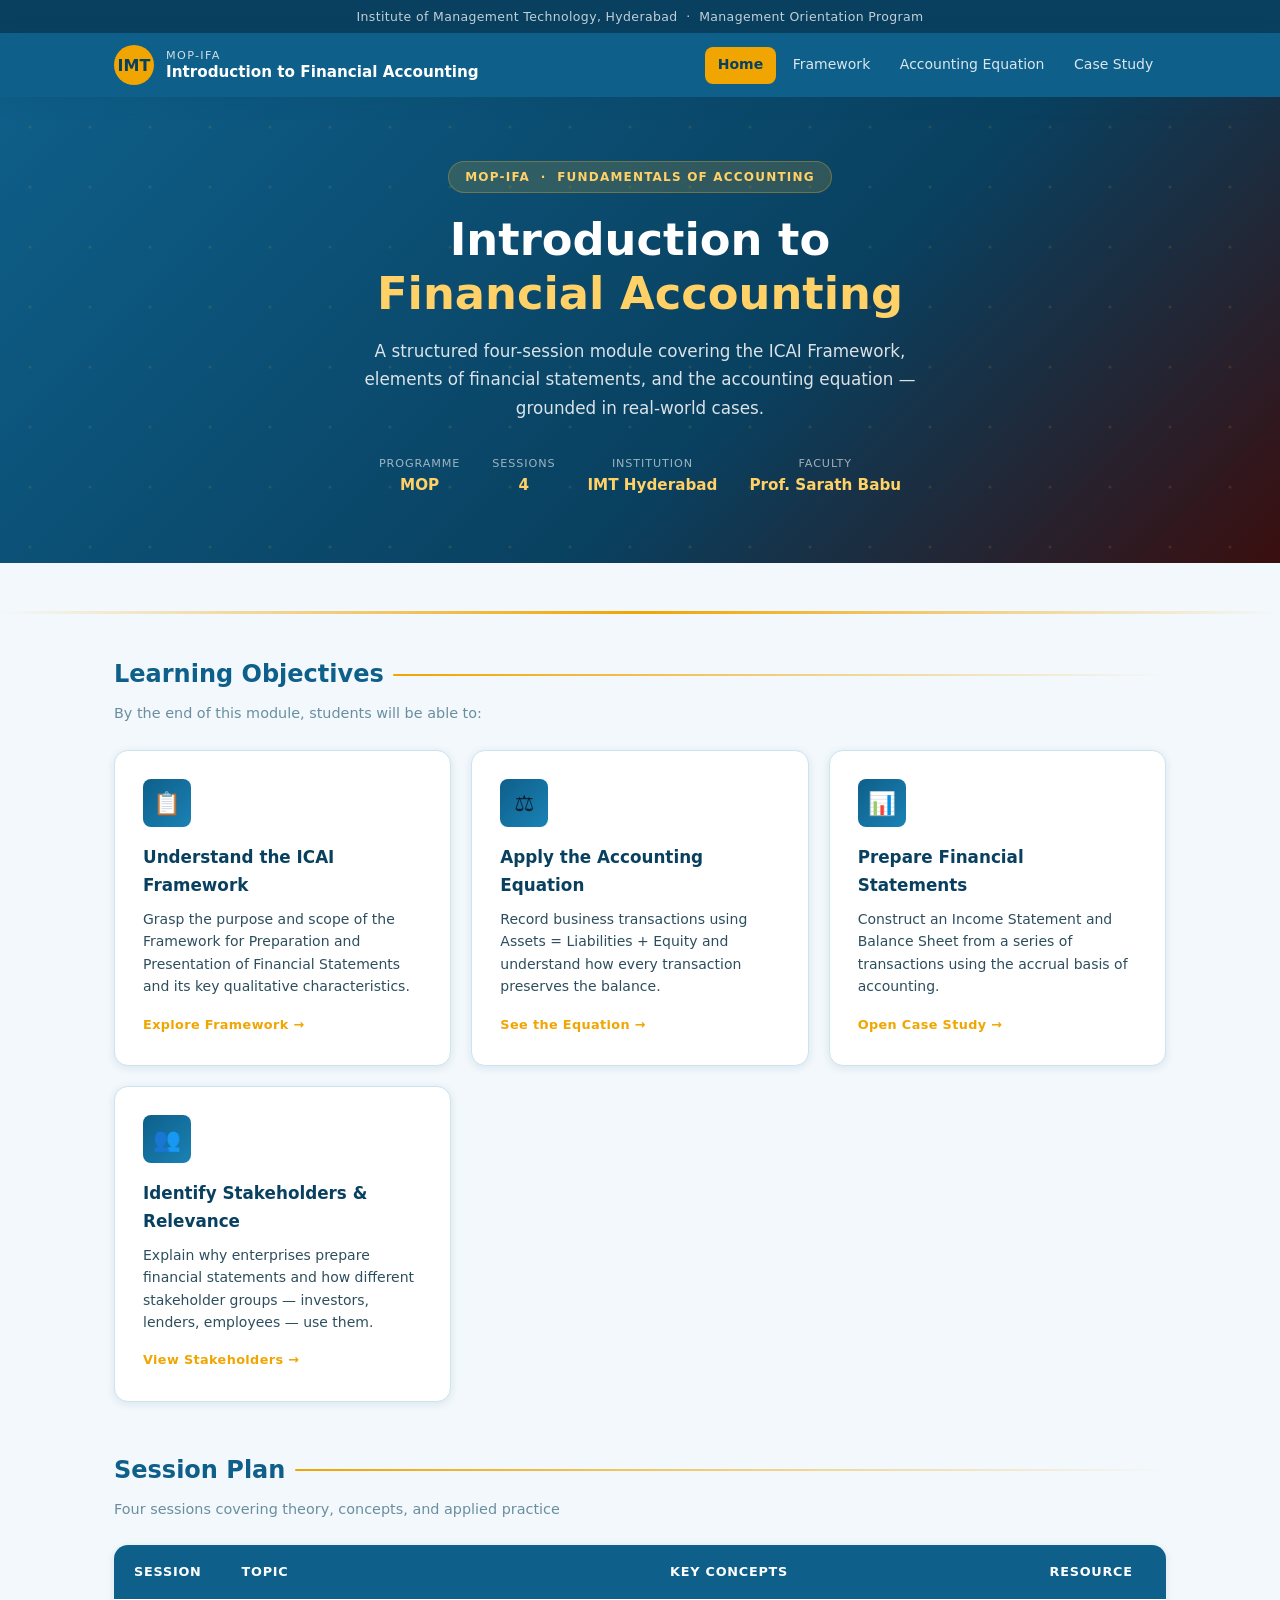
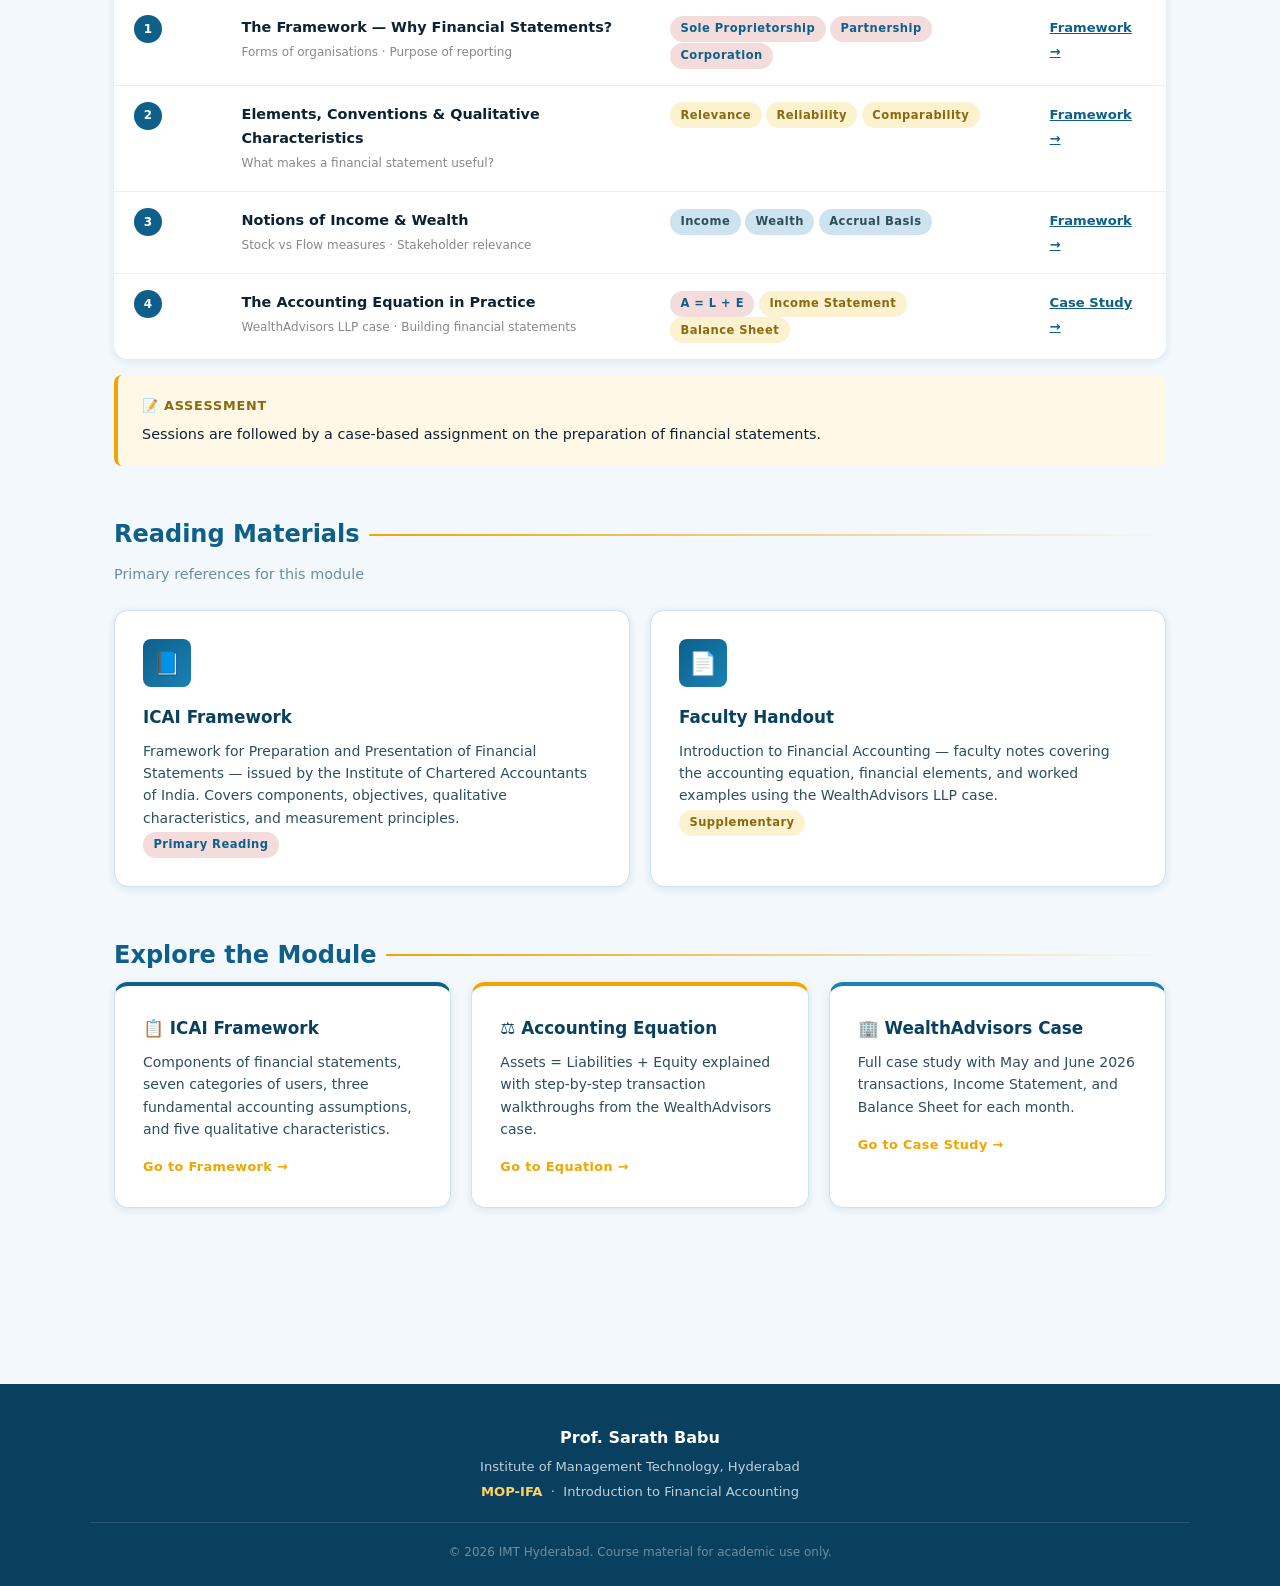
==== index.html @ c7de673b "Add files via upload" ====
<!DOCTYPE html>
<html lang="en">
<head>
  <meta charset="UTF-8" />
  <meta name="viewport" content="width=device-width, initial-scale=1.0" />
  <title>MOP-IFA | Introduction to Financial Accounting — IMT Hyderabad</title>
  <link rel="stylesheet" href="styles.css" />
</head>
<body>

  <div class="top-banner">Institute of Management Technology, Hyderabad &nbsp;·&nbsp; Management Orientation Program</div>

  <header>
    <div class="header-inner">
      <a class="header-brand" href="index.html">
        <div class="brand-logo">IMT</div>
        <div class="brand-text">
          <div class="course-code">MOP-IFA</div>
          <div class="course-name">Introduction to Financial Accounting</div>
        </div>
      </a>
      <nav>
        <a href="index.html" class="active">Home</a>
        <a href="framework.html">Framework</a>
        <a href="accounting-equation.html">Accounting Equation</a>
        <a href="case-study.html">Case Study</a>
      </nav>
    </div>
  </header>

  <section class="hero">
    <div class="hero-inner">
      <div class="hero-badge">MOP-IFA &nbsp;·&nbsp; Fundamentals of Accounting</div>
      <h1>Introduction to<br><span>Financial Accounting</span></h1>
      <p>A structured four-session module covering the ICAI Framework, elements of financial statements, and the accounting equation — grounded in real-world cases.</p>
      <div class="hero-meta">
        <div class="hero-meta-item">
          <div class="label">Programme</div>
          <div class="value">MOP</div>
        </div>
        <div class="hero-meta-item">
          <div class="label">Sessions</div>
          <div class="value">4</div>
        </div>
        <div class="hero-meta-item">
          <div class="label">Institution</div>
          <div class="value">IMT Hyderabad</div>
        </div>
        <div class="hero-meta-item">
          <div class="label">Faculty</div>
          <div class="value">Prof. Sarath Babu</div>
        </div>
      </div>
    </div>
  </section>
  <div class="gold-line"></div>

  <main>

    <!-- Learning Objectives -->
    <section>
      <h2 class="section-title">Learning Objectives</h2>
      <p class="section-subtitle">By the end of this module, students will be able to:</p>
      <div class="card-grid">
        <div class="card">
          <div class="card-icon">📋</div>
          <h3>Understand the ICAI Framework</h3>
          <p>Grasp the purpose and scope of the Framework for Preparation and Presentation of Financial Statements and its key qualitative characteristics.</p>
          <a href="framework.html" class="card-link">Explore Framework →</a>
        </div>
        <div class="card">
          <div class="card-icon">⚖️</div>
          <h3>Apply the Accounting Equation</h3>
          <p>Record business transactions using Assets = Liabilities + Equity and understand how every transaction preserves the balance.</p>
          <a href="accounting-equation.html" class="card-link">See the Equation →</a>
        </div>
        <div class="card">
          <div class="card-icon">📊</div>
          <h3>Prepare Financial Statements</h3>
          <p>Construct an Income Statement and Balance Sheet from a series of transactions using the accrual basis of accounting.</p>
          <a href="case-study.html" class="card-link">Open Case Study →</a>
        </div>
        <div class="card">
          <div class="card-icon">👥</div>
          <h3>Identify Stakeholders & Relevance</h3>
          <p>Explain why enterprises prepare financial statements and how different stakeholder groups — investors, lenders, employees — use them.</p>
          <a href="framework.html#users" class="card-link">View Stakeholders →</a>
        </div>
      </div>
    </section>

    <!-- Session Plan -->
    <section>
      <h2 class="section-title">Session Plan</h2>
      <p class="section-subtitle">Four sessions covering theory, concepts, and applied practice</p>
      <table class="session-table">
        <thead>
          <tr>
            <th>Session</th>
            <th>Topic</th>
            <th>Key Concepts</th>
            <th>Resource</th>
          </tr>
        </thead>
        <tbody>
          <tr>
            <td><span class="session-num">1</span></td>
            <td><strong>The Framework — Why Financial Statements?</strong><br>
                <small style="color:#888">Forms of organisations · Purpose of reporting</small></td>
            <td>
              <span class="tag tag-maroon">Sole Proprietorship</span>
              <span class="tag tag-maroon">Partnership</span>
              <span class="tag tag-maroon">Corporation</span>
            </td>
            <td><a href="framework.html" style="color:var(--maroon);font-weight:600;font-size:0.82rem;">Framework →</a></td>
          </tr>
          <tr>
            <td><span class="session-num">2</span></td>
            <td><strong>Elements, Conventions &amp; Qualitative Characteristics</strong><br>
                <small style="color:#888">What makes a financial statement useful?</small></td>
            <td>
              <span class="tag tag-gold">Relevance</span>
              <span class="tag tag-gold">Reliability</span>
              <span class="tag tag-gold">Comparability</span>
            </td>
            <td><a href="framework.html#characteristics" style="color:var(--maroon);font-weight:600;font-size:0.82rem;">Framework →</a></td>
          </tr>
          <tr>
            <td><span class="session-num">3</span></td>
            <td><strong>Notions of Income &amp; Wealth</strong><br>
                <small style="color:#888">Stock vs Flow measures · Stakeholder relevance</small></td>
            <td>
              <span class="tag tag-gray">Income</span>
              <span class="tag tag-gray">Wealth</span>
              <span class="tag tag-gray">Accrual Basis</span>
            </td>
            <td><a href="framework.html#assumptions" style="color:var(--maroon);font-weight:600;font-size:0.82rem;">Framework →</a></td>
          </tr>
          <tr>
            <td><span class="session-num">4</span></td>
            <td><strong>The Accounting Equation in Practice</strong><br>
                <small style="color:#888">WealthAdvisors LLP case · Building financial statements</small></td>
            <td>
              <span class="tag tag-maroon">A = L + E</span>
              <span class="tag tag-gold">Income Statement</span>
              <span class="tag tag-gold">Balance Sheet</span>
            </td>
            <td><a href="case-study.html" style="color:var(--maroon);font-weight:600;font-size:0.82rem;">Case Study →</a></td>
          </tr>
        </tbody>
      </table>

      <div class="callout callout-gold mt-2">
        <strong>📝 Assessment</strong>
        Sessions are followed by a case-based assignment on the preparation of financial statements.
      </div>
    </section>

    <!-- Reading Materials -->
    <section>
      <h2 class="section-title">Reading Materials</h2>
      <p class="section-subtitle">Primary references for this module</p>
      <div class="card-grid">
        <div class="card">
          <div class="card-icon">📘</div>
          <h3>ICAI Framework</h3>
          <p>Framework for Preparation and Presentation of Financial Statements — issued by the Institute of Chartered Accountants of India. Covers components, objectives, qualitative characteristics, and measurement principles.</p>
          <span class="tag tag-maroon">Primary Reading</span>
        </div>
        <div class="card">
          <div class="card-icon">📄</div>
          <h3>Faculty Handout</h3>
          <p>Introduction to Financial Accounting — faculty notes covering the accounting equation, financial elements, and worked examples using the WealthAdvisors LLP case.</p>
          <span class="tag tag-gold">Supplementary</span>
        </div>
      </div>
    </section>

    <!-- Quick Navigation -->
    <section>
      <h2 class="section-title">Explore the Module</h2>
      <div class="card-grid">
        <div class="card" style="border-top:4px solid var(--maroon);">
          <h3>📋 ICAI Framework</h3>
          <p>Components of financial statements, seven categories of users, three fundamental accounting assumptions, and five qualitative characteristics.</p>
          <a href="framework.html" class="card-link">Go to Framework →</a>
        </div>
        <div class="card" style="border-top:4px solid var(--gold);">
          <h3>⚖️ Accounting Equation</h3>
          <p>Assets = Liabilities + Equity explained with step-by-step transaction walkthroughs from the WealthAdvisors case.</p>
          <a href="accounting-equation.html" class="card-link">Go to Equation →</a>
        </div>
        <div class="card" style="border-top:4px solid var(--maroon-light);">
          <h3>🏢 WealthAdvisors Case</h3>
          <p>Full case study with May and June 2026 transactions, Income Statement, and Balance Sheet for each month.</p>
          <a href="case-study.html" class="card-link">Go to Case Study →</a>
        </div>
      </div>
    </section>

  </main>

  <footer>
    <div class="footer-inner">
      <h4>Prof. Sarath Babu</h4>
      <p>Institute of Management Technology, Hyderabad</p>
      <p style="margin-top:0.25rem;"><span class="gold-text">MOP-IFA</span> &nbsp;·&nbsp; Introduction to Financial Accounting</p>
      <hr />
      <p class="footer-bottom">© 2026 IMT Hyderabad. Course material for academic use only.</p>
    </div>
  </footer>

</body>
</html>
---- styles.css ----
/* ============================================================
   MOP-IFA | IMT Hyderabad — Shared Stylesheet
   ============================================================ */

/* ── Reset & Base ── */
*, *::before, *::after { box-sizing: border-box; margin: 0; padding: 0; }

:root {
  --maroon:      #0E5F8A;
  --maroon-dark: #09405F;
  --maroon-light:#1A82B5;
  --gold:        #F0A500;
  --gold-light:  #FFD166;
  --white:       #FFFFFF;
  --off-white:   #F2F8FC;
  --gray-100:    #E6F1F8;
  --gray-200:    #CDE3F0;
  --gray-500:    #6A8EA0;
  --gray-700:    #2D4E5E;
  --text:        #0D2233;
  --shadow-sm:   0 2px 8px rgba(9,64,95,0.10);
  --shadow-md:   0 4px 20px rgba(9,64,95,0.14);
  --shadow-lg:   0 8px 32px rgba(9,64,95,0.18);
  --radius:      8px;
  --radius-lg:   14px;
  --transition:  0.25s ease;
}

html { scroll-behavior: smooth; }

body {
  font-family: 'Segoe UI', system-ui, -apple-system, sans-serif;
  font-size: 16px;
  line-height: 1.7;
  color: var(--text);
  background: var(--off-white);
}

/* ── Top Banner ── */
.top-banner {
  background: var(--maroon-dark);
  color: rgba(255,255,255,0.75);
  font-size: 0.78rem;
  text-align: center;
  padding: 6px 1rem;
  letter-spacing: 0.03em;
}

/* ── Header ── */
header {
  background: var(--maroon);
  color: var(--white);
  padding: 0;
  position: sticky;
  top: 0;
  z-index: 100;
  box-shadow: var(--shadow-md);
}

.header-inner {
  max-width: 1100px;
  margin: 0 auto;
  padding: 0 1.5rem;
  display: flex;
  align-items: center;
  justify-content: space-between;
  gap: 1rem;
  min-height: 64px;
}

.header-brand {
  display: flex;
  align-items: center;
  gap: 0.75rem;
  text-decoration: none;
  color: inherit;
}

.brand-logo {
  width: 40px;
  height: 40px;
  background: var(--gold);
  border-radius: 50%;
  display: flex;
  align-items: center;
  justify-content: center;
  font-weight: 800;
  font-size: 1rem;
  color: var(--maroon-dark);
  flex-shrink: 0;
}

.brand-text { line-height: 1.2; }
.brand-text .course-code { font-size: 0.7rem; letter-spacing: 0.12em; opacity: 0.8; text-transform: uppercase; }
.brand-text .course-name { font-size: 0.95rem; font-weight: 600; }

/* ── Nav ── */
nav { display: flex; align-items: center; gap: 0.25rem; }

nav a {
  color: rgba(255,255,255,0.85);
  text-decoration: none;
  font-size: 0.875rem;
  font-weight: 500;
  padding: 0.4rem 0.8rem;
  border-radius: var(--radius);
  transition: background var(--transition), color var(--transition);
  white-space: nowrap;
}

nav a:hover, nav a.active {
  background: rgba(255,255,255,0.15);
  color: var(--white);
}

nav a.active { background: var(--gold); color: var(--maroon-dark); font-weight: 600; }

/* ── Hero ── */
.hero {
  background: linear-gradient(135deg, var(--maroon) 0%, var(--maroon-dark) 60%, #3A0E0E 100%);
  color: var(--white);
  padding: 4rem 1.5rem;
  text-align: center;
  position: relative;
  overflow: hidden;
}

.hero::before {
  content: '';
  position: absolute; inset: 0;
  background: url("data:image/svg+xml,%3Csvg width='60' height='60' xmlns='http://www.w3.org/2000/svg'%3E%3Ccircle cx='30' cy='30' r='1.5' fill='rgba(201,160,50,0.15)'/%3E%3C/svg%3E");
  pointer-events: none;
}

.hero-inner { max-width: 800px; margin: 0 auto; position: relative; }

.hero-badge {
  display: inline-block;
  background: rgba(201,160,50,0.2);
  border: 1px solid rgba(201,160,50,0.4);
  color: var(--gold-light);
  font-size: 0.75rem;
  font-weight: 600;
  letter-spacing: 0.1em;
  text-transform: uppercase;
  padding: 0.3rem 1rem;
  border-radius: 100px;
  margin-bottom: 1.25rem;
}

.hero h1 { font-size: clamp(1.8rem, 4vw, 2.8rem); font-weight: 700; line-height: 1.2; margin-bottom: 1rem; }
.hero h1 span { color: var(--gold-light); }
.hero p { font-size: 1.05rem; opacity: 0.85; max-width: 600px; margin: 0 auto 2rem; }

.hero-meta {
  display: flex;
  justify-content: center;
  gap: 2rem;
  flex-wrap: wrap;
  margin-top: 1.5rem;
}

.hero-meta-item { text-align: center; }
.hero-meta-item .label { font-size: 0.7rem; text-transform: uppercase; letter-spacing: 0.08em; opacity: 0.6; }
.hero-meta-item .value { font-size: 0.95rem; font-weight: 600; color: var(--gold-light); }

/* ── Gold Divider ── */
.gold-line {
  height: 3px;
  background: linear-gradient(90deg, transparent, var(--gold), transparent);
}

/* ── Main Layout ── */
main { max-width: 1100px; margin: 0 auto; padding: 2.5rem 1.5rem 4rem; }

section { margin-bottom: 3rem; }

.section-title {
  font-size: 1.5rem;
  font-weight: 700;
  color: var(--maroon);
  margin-bottom: 0.4rem;
  display: flex;
  align-items: center;
  gap: 0.6rem;
}

.section-title::after {
  content: '';
  flex: 1;
  height: 2px;
  background: linear-gradient(90deg, var(--gold), transparent);
  border-radius: 2px;
}

.section-subtitle { color: var(--gray-500); font-size: 0.9rem; margin-bottom: 1.5rem; }

/* ── Cards ── */
.card {
  background: var(--white);
  border-radius: var(--radius-lg);
  box-shadow: var(--shadow-sm);
  padding: 1.75rem;
  border: 1px solid var(--gray-200);
  transition: box-shadow var(--transition), transform var(--transition);
}

.card:hover { box-shadow: var(--shadow-md); transform: translateY(-2px); }

.card-grid { display: grid; gap: 1.25rem; grid-template-columns: repeat(auto-fit, minmax(260px, 1fr)); }

.card-icon {
  width: 48px; height: 48px;
  background: linear-gradient(135deg, var(--maroon), var(--maroon-light));
  border-radius: var(--radius);
  display: flex; align-items: center; justify-content: center;
  font-size: 1.4rem; margin-bottom: 1rem;
}

.card h3 { font-size: 1.05rem; font-weight: 600; margin-bottom: 0.5rem; color: var(--maroon-dark); }
.card p  { font-size: 0.875rem; color: var(--gray-700); line-height: 1.6; }

.card-link {
  display: inline-flex; align-items: center; gap: 0.4rem;
  color: var(--gold);
  font-size: 0.8rem; font-weight: 600;
  text-decoration: none;
  margin-top: 1rem;
  letter-spacing: 0.03em;
  transition: gap var(--transition);
}
.card-link:hover { gap: 0.7rem; }

/* ── Session Table ── */
.session-table {
  width: 100%;
  border-collapse: collapse;
  background: var(--white);
  border-radius: var(--radius-lg);
  overflow: hidden;
  box-shadow: var(--shadow-sm);
  font-size: 0.9rem;
}

.session-table thead { background: var(--maroon); color: var(--white); }
.session-table th { padding: 1rem 1.25rem; text-align: left; font-weight: 600; font-size: 0.8rem; letter-spacing: 0.06em; text-transform: uppercase; }
.session-table td { padding: 1rem 1.25rem; border-bottom: 1px solid var(--gray-100); vertical-align: top; }
.session-table tbody tr:last-child td { border-bottom: none; }
.session-table tbody tr:hover { background: var(--gray-100); }

.session-num {
  display: inline-flex; align-items: center; justify-content: center;
  width: 28px; height: 28px;
  background: var(--maroon); color: var(--white);
  border-radius: 50%; font-size: 0.75rem; font-weight: 700;
  flex-shrink: 0;
}

/* ── Content Blocks ── */
.content-block {
  background: var(--white);
  border-radius: var(--radius-lg);
  padding: 2rem;
  box-shadow: var(--shadow-sm);
  border: 1px solid var(--gray-200);
  margin-bottom: 1.5rem;
}

.content-block h2 {
  font-size: 1.2rem; font-weight: 700;
  color: var(--maroon); margin-bottom: 1rem;
  padding-bottom: 0.6rem;
  border-bottom: 2px solid var(--gold);
  display: inline-block;
}

.content-block h3 { font-size: 1rem; font-weight: 600; color: var(--maroon-dark); margin: 1.25rem 0 0.5rem; }
.content-block p  { margin-bottom: 0.75rem; font-size: 0.925rem; }

/* ── Callout Boxes ── */
.callout {
  padding: 1.25rem 1.5rem;
  border-radius: var(--radius);
  border-left: 4px solid;
  margin: 1.25rem 0;
  font-size: 0.9rem;
}

.callout-gold  { background: #FFF8E6; border-color: var(--gold); }
.callout-maroon { background: #E6F3FA; border-color: var(--maroon); }
.callout-blue  { background: #EEF4FB; border-color: #3B82F6; }

.callout strong { display: block; margin-bottom: 0.3rem; font-size: 0.8rem; text-transform: uppercase; letter-spacing: 0.06em; }
.callout-gold strong  { color: #8A6A10; }
.callout-maroon strong { color: var(--maroon); }
.callout-blue strong  { color: #1D4ED8; }

/* ── Pill Tags ── */
.tag {
  display: inline-block;
  padding: 0.2rem 0.65rem;
  border-radius: 100px;
  font-size: 0.72rem;
  font-weight: 600;
  letter-spacing: 0.04em;
}

.tag-maroon { background: #F4DCDC; color: var(--maroon); }
.tag-gold   { background: #FDF2D0; color: #8A6A10; }
.tag-gray   { background: var(--gray-200); color: var(--gray-700); }

/* ── Equation Display ── */
.equation-box {
  background: linear-gradient(135deg, var(--maroon), var(--maroon-dark));
  color: var(--white);
  text-align: center;
  padding: 2.5rem 2rem;
  border-radius: var(--radius-lg);
  margin: 1.5rem 0;
  box-shadow: var(--shadow-md);
}

.equation-box .equation {
  font-size: clamp(1.4rem, 4vw, 2.2rem);
  font-weight: 700;
  letter-spacing: 0.05em;
}

.equation-box .equation .op { color: var(--gold-light); margin: 0 0.5rem; }
.equation-box p { font-size: 0.875rem; opacity: 0.8; margin-top: 0.75rem; }

/* ── Transaction Table ── */
.txn-table {
  width: 100%;
  border-collapse: collapse;
  font-size: 0.85rem;
  margin-top: 1rem;
}

.txn-table th {
  background: var(--maroon);
  color: var(--white);
  padding: 0.75rem 1rem;
  text-align: right;
  font-size: 0.75rem;
  letter-spacing: 0.05em;
  text-transform: uppercase;
}

.txn-table th:first-child, .txn-table th:nth-child(2) { text-align: left; }

.txn-table td {
  padding: 0.65rem 1rem;
  border-bottom: 1px solid var(--gray-100);
  text-align: right;
}

.txn-table td:first-child, .txn-table td:nth-child(2) { text-align: left; }

.txn-table tfoot td {
  font-weight: 700;
  background: var(--gray-100);
  border-top: 2px solid var(--maroon);
  padding: 0.8rem 1rem;
}

.txn-table tbody tr:hover { background: var(--gray-100); }

/* ── Financial Statement Table ── */
.fin-table {
  width: 100%;
  border-collapse: collapse;
  font-size: 0.875rem;
}

.fin-table th {
  background: var(--maroon);
  color: var(--white);
  padding: 0.75rem 1.25rem;
  text-align: left;
  font-size: 0.8rem;
  letter-spacing: 0.05em;
}

.fin-table td { padding: 0.6rem 1.25rem; border-bottom: 1px solid var(--gray-100); }
.fin-table td:last-child { text-align: right; font-weight: 500; }
.fin-table .subtotal td { background: var(--gray-100); font-weight: 600; }
.fin-table .total td { background: var(--maroon); color: var(--white); font-weight: 700; }

/* ── Tabs ── */
.tabs { display: flex; gap: 0.5rem; margin-bottom: 1.5rem; flex-wrap: wrap; }

.tab-btn {
  padding: 0.5rem 1.25rem;
  border: 2px solid var(--maroon);
  background: transparent;
  color: var(--maroon);
  border-radius: 100px;
  font-size: 0.875rem;
  font-weight: 600;
  cursor: pointer;
  transition: all var(--transition);
}

.tab-btn.active, .tab-btn:hover { background: var(--maroon); color: var(--white); }
.tab-panel { display: none; }
.tab-panel.active { display: block; }

/* ── Pill List ── */
.pill-list { display: flex; flex-wrap: wrap; gap: 0.5rem; margin: 0.75rem 0; }

/* ── Info Grid ── */
.info-grid { display: grid; grid-template-columns: repeat(auto-fit, minmax(220px, 1fr)); gap: 1rem; margin: 1rem 0; }

.info-item {
  background: var(--gray-100);
  border-radius: var(--radius);
  padding: 1rem 1.25rem;
  border-left: 3px solid var(--gold);
}

.info-item .info-label { font-size: 0.7rem; text-transform: uppercase; letter-spacing: 0.08em; color: var(--gray-500); margin-bottom: 0.25rem; }
.info-item .info-value { font-weight: 600; color: var(--maroon-dark); font-size: 0.95rem; }

/* ── Footer ── */
footer {
  background: var(--maroon-dark);
  color: rgba(255,255,255,0.75);
  padding: 2.5rem 1.5rem 1.5rem;
  margin-top: 4rem;
  text-align: center;
}

footer .footer-inner { max-width: 1100px; margin: 0 auto; }
footer h4 { color: var(--white); font-size: 1rem; margin-bottom: 0.25rem; }
footer p  { font-size: 0.82rem; line-height: 1.6; }
footer .gold-text { color: var(--gold-light); font-weight: 600; }
footer hr { border: none; border-top: 1px solid rgba(255,255,255,0.12); margin: 1.25rem 0; }
footer .footer-bottom { font-size: 0.75rem; opacity: 0.55; }

/* ── Utilities ── */
.text-center { text-align: center; }
.mt-1 { margin-top: 0.5rem; }
.mt-2 { margin-top: 1rem; }
.mt-3 { margin-top: 1.5rem; }
.mb-2 { margin-bottom: 1rem; }
.gap-row { display: flex; gap: 1.25rem; flex-wrap: wrap; }
.grow { flex: 1; min-width: 260px; }

/* ── Responsive ── */
@media (max-width: 768px) {
  .header-inner { flex-direction: column; padding: 0.75rem 1rem; min-height: auto; }
  nav { flex-wrap: wrap; justify-content: center; gap: 0.15rem; }
  nav a { font-size: 0.8rem; padding: 0.3rem 0.6rem; }
  .hero { padding: 2.5rem 1rem; }
  main { padding: 1.5rem 1rem 3rem; }
  .session-table { font-size: 0.8rem; }
  .session-table th, .session-table td { padding: 0.75rem; }
}
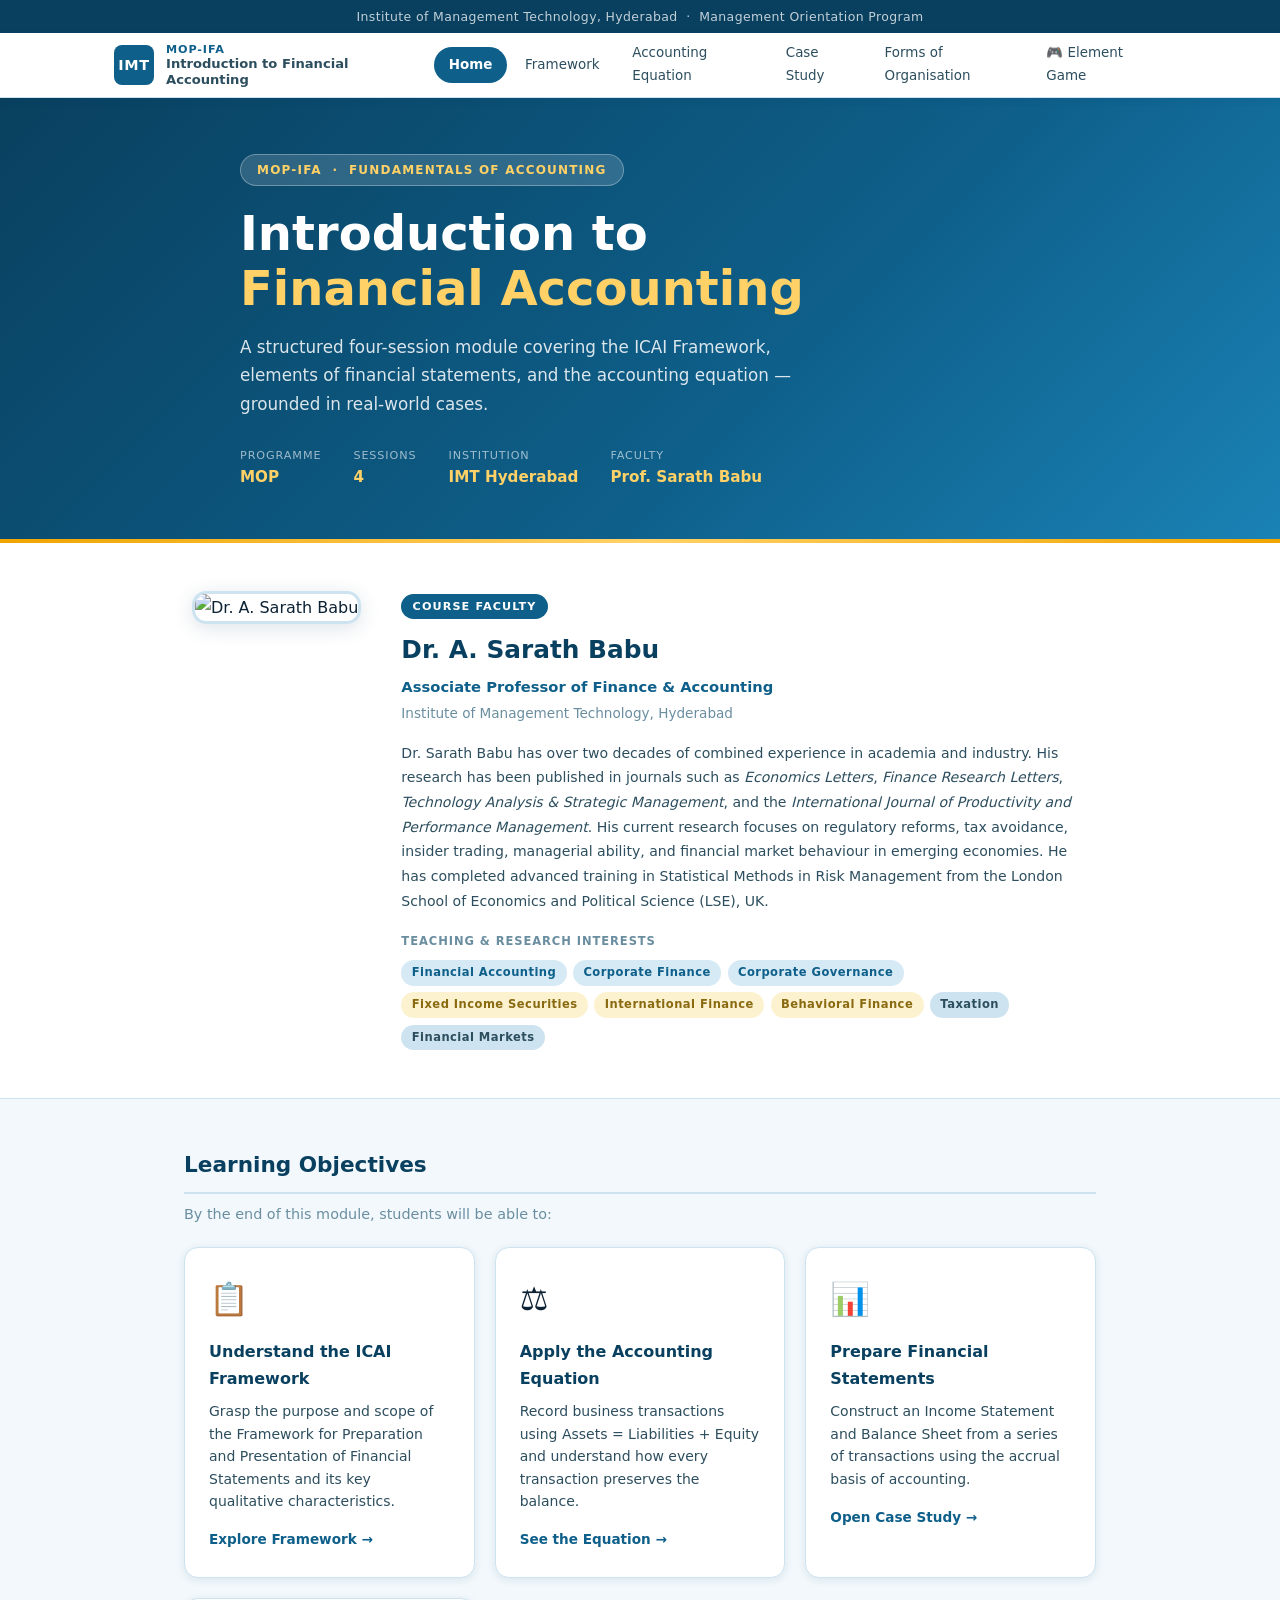
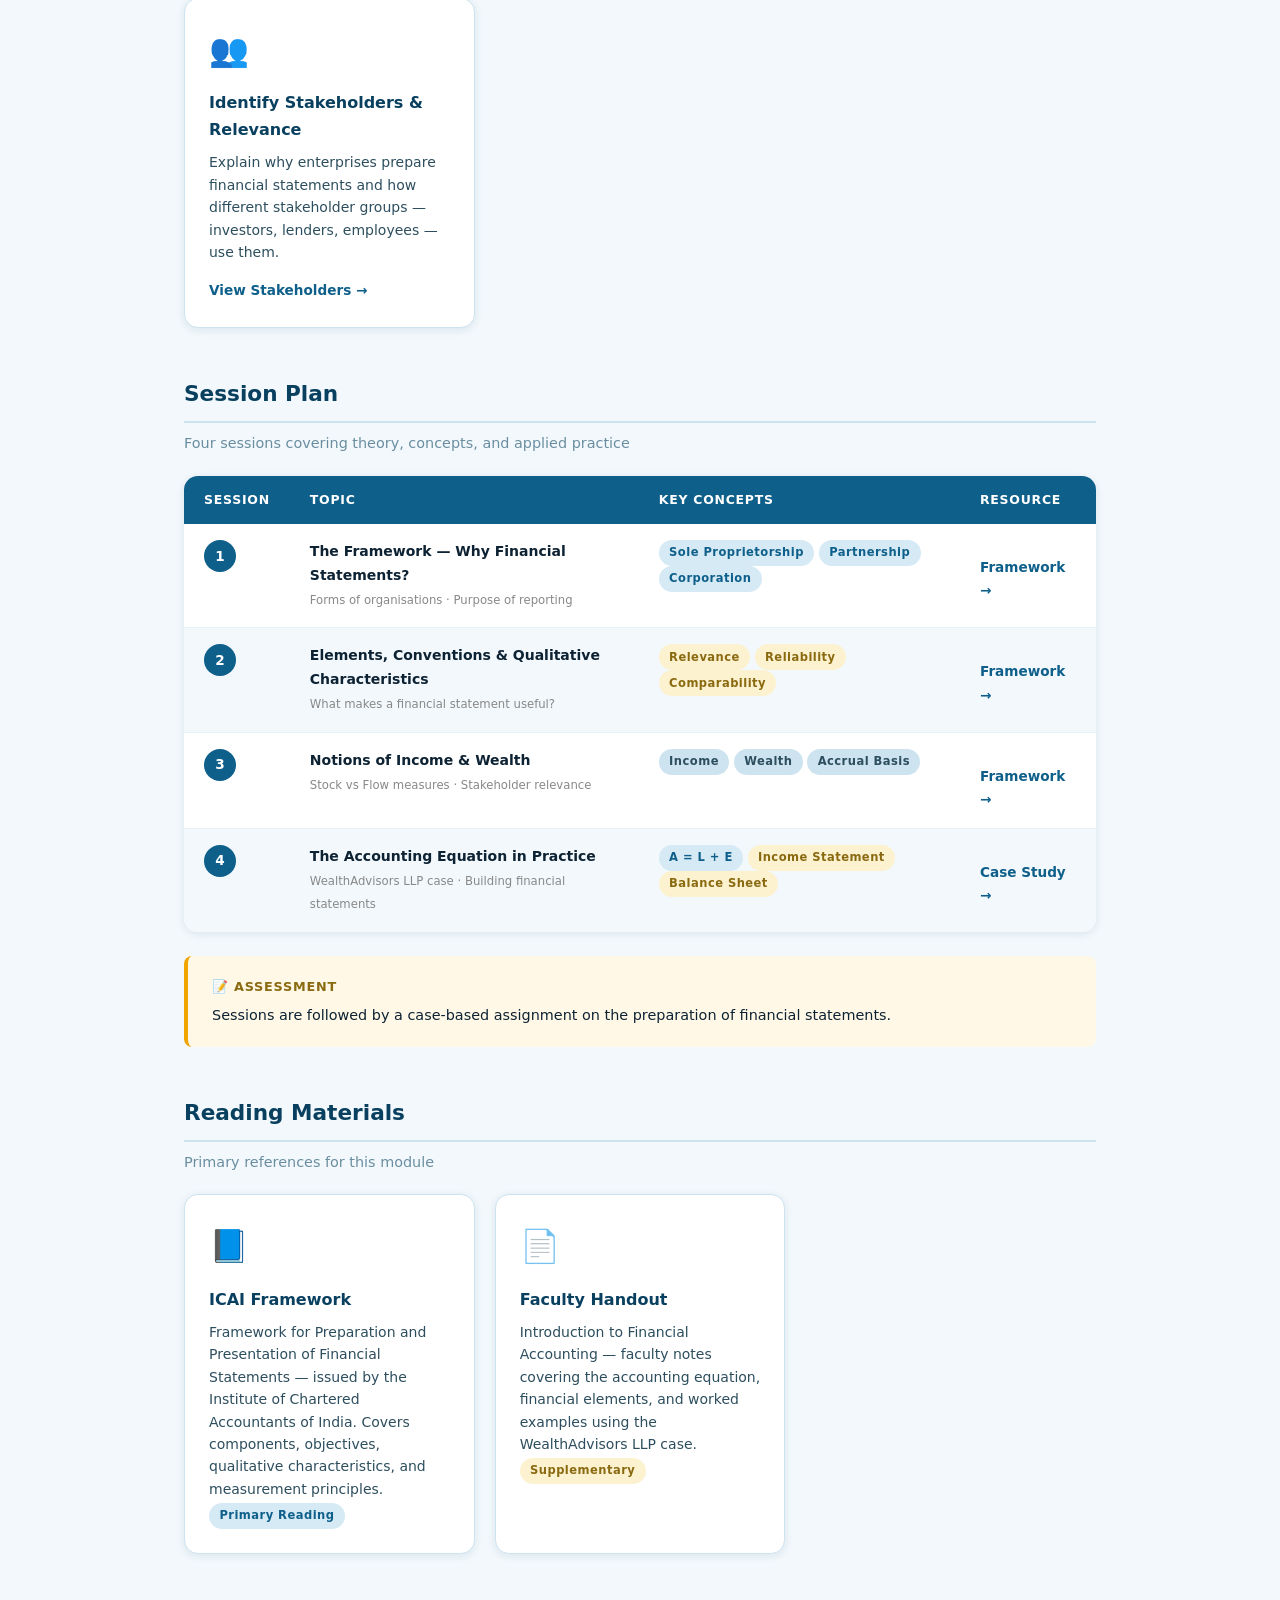
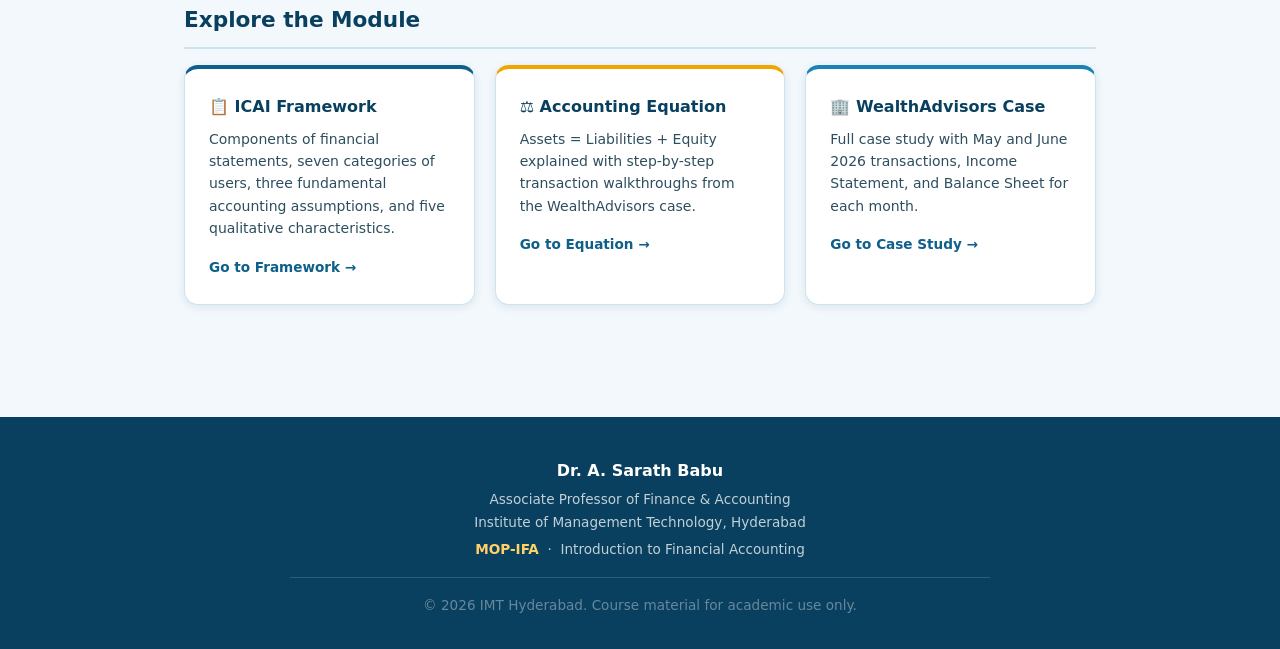
==== commit 067195e3: "Add files via upload" ====
--- a/index.html
+++ b/index.html
@@ -4,7 +4,652 @@
   <meta charset="UTF-8" />
   <meta name="viewport" content="width=device-width, initial-scale=1.0" />
   <title>MOP-IFA | Introduction to Financial Accounting — IMT Hyderabad</title>
-  <link rel="stylesheet" href="styles.css" />
+  <style>
+/* ============================================================
+   MOP-IFA | IMT Hyderabad — Stylesheet
+   ============================================================ */
+
+*, *::before, *::after { box-sizing: border-box; margin: 0; padding: 0; }
+
+:root {
+  --maroon:      #0E5F8A;
+  --maroon-dark: #09405F;
+  --maroon-light:#1A82B5;
+  --gold:        #F0A500;
+  --gold-light:  #FFD166;
+  --white:       #FFFFFF;
+  --off-white:   #F2F8FC;
+  --gray-100:    #E6F1F8;
+  --gray-200:    #CDE3F0;
+  --gray-500:    #6A8EA0;
+  --gray-700:    #2D4E5E;
+  --text:        #0D2233;
+  --shadow-sm:   0 2px 8px rgba(9,64,95,0.10);
+  --shadow-md:   0 4px 20px rgba(9,64,95,0.14);
+  --shadow-lg:   0 8px 32px rgba(9,64,95,0.18);
+  --radius:      8px;
+  --radius-lg:   14px;
+  --transition:  0.25s ease;
+}
+
+html { scroll-behavior: smooth; }
+
+body {
+  font-family: 'Segoe UI', system-ui, -apple-system, sans-serif;
+  font-size: 16px;
+  line-height: 1.7;
+  color: var(--text);
+  background: var(--off-white);
+}
+
+/* ── Top Banner ── */
+.top-banner {
+  background: var(--maroon-dark);
+  color: rgba(255,255,255,0.75);
+  font-size: 0.78rem;
+  text-align: center;
+  padding: 6px 1rem;
+  letter-spacing: 0.03em;
+}
+
+/* ── Header ── */
+header {
+  background: var(--white);
+  border-bottom: 1px solid var(--gray-200);
+  position: sticky;
+  top: 0;
+  z-index: 100;
+  box-shadow: var(--shadow-sm);
+}
+
+.header-inner {
+  max-width: 1100px;
+  margin: 0 auto;
+  padding: 0 1.5rem;
+  display: flex;
+  align-items: center;
+  justify-content: space-between;
+  gap: 1.5rem;
+  height: 64px;
+}
+
+.header-brand {
+  display: flex;
+  align-items: center;
+  gap: 0.75rem;
+  text-decoration: none;
+  cursor: pointer;
+}
+
+.brand-logo {
+  background: var(--maroon);
+  color: var(--white);
+  font-weight: 800;
+  font-size: 0.9rem;
+  width: 40px;
+  height: 40px;
+  border-radius: var(--radius);
+  display: flex;
+  align-items: center;
+  justify-content: center;
+  letter-spacing: 0.05em;
+  flex-shrink: 0;
+}
+
+.brand-text { line-height: 1.2; }
+.course-code { font-size: 0.7rem; font-weight: 700; color: var(--maroon); text-transform: uppercase; letter-spacing: 0.08em; }
+.course-name { font-size: 0.82rem; font-weight: 600; color: var(--gray-700); }
+
+nav { display: flex; gap: 0.25rem; align-items: center; }
+nav a {
+  padding: 0.4rem 0.9rem;
+  border-radius: 100px;
+  font-size: 0.84rem;
+  font-weight: 500;
+  color: var(--gray-700);
+  text-decoration: none;
+  transition: all var(--transition);
+  cursor: pointer;
+  border: none;
+  background: none;
+}
+nav a:hover { color: var(--maroon); background: var(--gray-100); }
+nav a.active { background: var(--maroon); color: var(--white); font-weight: 600; }
+
+/* ── Page Views ── */
+.page { display: none; }
+.page.active { display: block; }
+
+/* ── Hero ── */
+.hero {
+  background: linear-gradient(135deg, var(--maroon-dark) 0%, var(--maroon) 60%, var(--maroon-light) 100%);
+  color: var(--white);
+  padding: 3.5rem 1.5rem 3rem;
+}
+
+.hero-inner {
+  max-width: 800px;
+  margin: 0 auto;
+}
+
+.hero-badge {
+  display: inline-block;
+  background: rgba(255,255,255,0.15);
+  border: 1px solid rgba(255,255,255,0.3);
+  color: var(--gold-light);
+  font-size: 0.75rem;
+  font-weight: 700;
+  letter-spacing: 0.1em;
+  text-transform: uppercase;
+  padding: 0.3rem 1rem;
+  border-radius: 100px;
+  margin-bottom: 1.25rem;
+}
+
+.hero h1 {
+  font-size: clamp(1.8rem, 5vw, 3rem);
+  font-weight: 800;
+  line-height: 1.15;
+  margin-bottom: 1rem;
+}
+
+.hero h1 span { color: var(--gold-light); }
+
+.hero p {
+  font-size: 1.05rem;
+  opacity: 0.85;
+  max-width: 600px;
+  margin-bottom: 1.75rem;
+}
+
+.hero-meta {
+  display: flex;
+  gap: 2rem;
+  flex-wrap: wrap;
+}
+
+.hero-meta-item .label {
+  font-size: 0.7rem;
+  text-transform: uppercase;
+  letter-spacing: 0.08em;
+  opacity: 0.6;
+}
+
+.hero-meta-item .value {
+  font-size: 0.95rem;
+  font-weight: 700;
+  color: var(--gold-light);
+}
+
+.gold-line { height: 4px; background: linear-gradient(90deg, var(--gold), var(--gold-light), var(--gold)); }
+
+/* ── Main ── */
+main {
+  max-width: 960px;
+  margin: 0 auto;
+  padding: 3rem 1.5rem;
+}
+
+main section { margin-bottom: 3rem; }
+main section:last-child { margin-bottom: 0; }
+
+.section-title {
+  font-size: 1.35rem;
+  font-weight: 700;
+  color: var(--maroon-dark);
+  margin-bottom: 0.5rem;
+  padding-bottom: 0.5rem;
+  border-bottom: 2px solid var(--gray-200);
+}
+
+.section-subtitle {
+  color: var(--gray-500);
+  font-size: 0.9rem;
+  margin-bottom: 1.25rem;
+}
+
+/* ── Cards ── */
+.card-grid {
+  display: grid;
+  grid-template-columns: repeat(auto-fill, minmax(220px, 1fr));
+  gap: 1.25rem;
+  margin-top: 1rem;
+}
+
+.card {
+  background: var(--white);
+  border-radius: var(--radius-lg);
+  padding: 1.5rem;
+  box-shadow: var(--shadow-sm);
+  border: 1px solid var(--gray-200);
+  transition: box-shadow var(--transition), transform var(--transition);
+}
+
+.card:hover { box-shadow: var(--shadow-md); transform: translateY(-2px); }
+.card h3 { font-size: 1rem; color: var(--maroon-dark); margin-bottom: 0.5rem; }
+.card p  { font-size: 0.875rem; color: var(--gray-700); line-height: 1.6; }
+.card-icon { font-size: 2rem; margin-bottom: 0.75rem; }
+.card-link { display: inline-block; margin-top: 1rem; color: var(--maroon); font-weight: 600; font-size: 0.85rem; text-decoration: none; cursor: pointer; }
+.card-link:hover { text-decoration: underline; }
+
+/* ── Session Table ── */
+.session-table {
+  width: 100%;
+  border-collapse: collapse;
+  background: var(--white);
+  border-radius: var(--radius-lg);
+  overflow: hidden;
+  box-shadow: var(--shadow-sm);
+  font-size: 0.875rem;
+}
+
+.session-table th {
+  background: var(--maroon);
+  color: var(--white);
+  padding: 0.85rem 1.25rem;
+  text-align: left;
+  font-size: 0.78rem;
+  text-transform: uppercase;
+  letter-spacing: 0.06em;
+}
+
+.session-table td {
+  padding: 1rem 1.25rem;
+  border-bottom: 1px solid var(--gray-100);
+  vertical-align: top;
+}
+
+.session-table tr:last-child td { border-bottom: none; }
+.session-table tr:nth-child(even) { background: var(--off-white); }
+.session-num {
+  display: inline-flex;
+  width: 32px;
+  height: 32px;
+  background: var(--maroon);
+  color: #fff;
+  border-radius: 50%;
+  align-items: center;
+  justify-content: center;
+  font-weight: 700;
+  font-size: 0.85rem;
+}
+
+/* ── Content Blocks ── */
+.content-block {
+  background: var(--white);
+  border-radius: var(--radius-lg);
+  padding: 1.75rem;
+  box-shadow: var(--shadow-sm);
+  border: 1px solid var(--gray-200);
+  margin-bottom: 1.25rem;
+}
+
+.content-block h2 {
+  font-size: 1.05rem;
+  color: var(--maroon-dark);
+  margin-bottom: 0.75rem;
+  font-weight: 700;
+}
+
+.content-block h3 {
+  font-size: 0.95rem;
+  color: var(--maroon);
+  margin: 1rem 0 0.5rem;
+  font-weight: 600;
+}
+
+.content-block p { margin-bottom: 0.75rem; font-size: 0.9rem; }
+
+/* ── Info Grid ── */
+.info-grid {
+  display: grid;
+  grid-template-columns: repeat(auto-fill, minmax(180px, 1fr));
+  gap: 1rem;
+  margin: 1rem 0;
+}
+
+.info-item {
+  background: var(--gray-100);
+  border-radius: var(--radius);
+  padding: 0.85rem 1rem;
+}
+
+.info-label { font-size: 0.7rem; text-transform: uppercase; letter-spacing: 0.08em; color: var(--gray-500); font-weight: 600; margin-bottom: 0.25rem; }
+.info-value { font-size: 0.9rem; font-weight: 600; color: var(--maroon-dark); }
+
+/* ── Callout Boxes ── */
+.callout {
+  padding: 1.25rem 1.5rem;
+  border-radius: var(--radius);
+  border-left: 4px solid;
+  margin: 1.25rem 0;
+  font-size: 0.9rem;
+}
+
+.callout-gold  { background: #FFF8E6; border-color: var(--gold); }
+.callout-maroon { background: #E6F3FA; border-color: var(--maroon); }
+.callout-blue  { background: #EEF4FB; border-color: #3B82F6; }
+
+.callout strong { display: block; margin-bottom: 0.3rem; font-size: 0.8rem; text-transform: uppercase; letter-spacing: 0.06em; }
+.callout-gold strong  { color: #8A6A10; }
+.callout-maroon strong { color: var(--maroon); }
+.callout-blue strong  { color: #1D4ED8; }
+
+/* ── Pill Tags ── */
+.tag {
+  display: inline-block;
+  padding: 0.2rem 0.65rem;
+  border-radius: 100px;
+  font-size: 0.72rem;
+  font-weight: 600;
+  letter-spacing: 0.04em;
+}
+
+.tag-maroon { background: #D6EAF5; color: var(--maroon); }
+.tag-gold   { background: #FDF2D0; color: #8A6A10; }
+.tag-gray   { background: var(--gray-200); color: var(--gray-700); }
+
+/* ── Equation Display ── */
+.equation-box {
+  background: linear-gradient(135deg, var(--maroon), var(--maroon-dark));
+  color: var(--white);
+  text-align: center;
+  padding: 2.5rem 2rem;
+  border-radius: var(--radius-lg);
+  margin: 1.5rem 0;
+}
+
+.equation-box p { font-size: 0.9rem; opacity: 0.8; margin-top: 0.75rem; }
+
+.equation {
+  font-size: clamp(1.2rem, 4vw, 2rem);
+  font-weight: 800;
+  letter-spacing: 0.04em;
+}
+
+.equation .op { color: var(--gold-light); margin: 0 0.5rem; }
+
+/* ── Tables ── */
+.fin-table {
+  width: 100%;
+  border-collapse: collapse;
+  font-size: 0.875rem;
+}
+
+.fin-table td {
+  padding: 0.5rem 0.75rem;
+  border-bottom: 1px solid var(--gray-100);
+}
+
+.fin-table tr:last-child td { border-bottom: none; }
+.fin-table .total td { font-weight: 700; border-top: 2px solid var(--maroon); padding-top: 0.75rem; }
+.fin-table .subtotal td { font-weight: 600; border-top: 1px solid var(--gray-500); }
+.fin-table td:last-child { text-align: right; }
+
+.txn-table {
+  width: 100%;
+  border-collapse: collapse;
+  font-size: 0.85rem;
+  margin: 1rem 0;
+}
+
+.txn-table th {
+  background: var(--gray-100);
+  padding: 0.6rem 0.75rem;
+  text-align: left;
+  font-size: 0.78rem;
+  font-weight: 600;
+  color: var(--gray-700);
+}
+
+.txn-table td {
+  padding: 0.6rem 0.75rem;
+  border-bottom: 1px solid var(--gray-100);
+  vertical-align: top;
+}
+
+/* ── Gap Row ── */
+.gap-row { display: grid; grid-template-columns: 1fr 1fr; gap: 1.25rem; }
+.grow { flex: 1; }
+@media (max-width: 680px) { .gap-row { grid-template-columns: 1fr; } }
+
+/* ── Pill List ── */
+.pill-list { display: flex; flex-wrap: wrap; gap: 0.5rem; margin: 0.75rem 0; }
+
+/* ── Footer ── */
+footer {
+  background: var(--maroon-dark);
+  color: rgba(255,255,255,0.75);
+  margin-top: 4rem;
+  padding: 2.5rem 1.5rem 2rem;
+}
+
+.footer-inner {
+  max-width: 700px;
+  margin: 0 auto;
+  text-align: center;
+}
+
+.footer-inner h4 { color: var(--white); font-size: 1rem; margin-bottom: 0.25rem; }
+.footer-inner p  { font-size: 0.85rem; }
+.footer-inner hr { border: none; border-top: 1px solid rgba(255,255,255,0.15); margin: 1rem 0; }
+.footer-bottom   { font-size: 0.75rem; opacity: 0.5; }
+.gold-text       { color: var(--gold-light); font-weight: 600; }
+
+/* ── Utility ── */
+.mt-1 { margin-top: 0.75rem; }
+.mt-2 { margin-top: 1.5rem; }
+.text-center { text-align: center; }
+
+/* ── Faculty Profile ── */
+.faculty-section {
+  background: var(--white);
+  border-bottom: 1px solid var(--gray-200);
+}
+
+.faculty-inner {
+  max-width: 960px;
+  margin: 0 auto;
+  padding: 3rem 2rem;
+  display: flex;
+  gap: 2.5rem;
+  align-items: flex-start;
+}
+
+.faculty-photo-wrap { flex-shrink: 0; }
+
+.faculty-photo {
+  width: 180px;
+  height: 220px;
+  object-fit: cover;
+  object-position: top center;
+  border-radius: var(--radius-lg);
+  box-shadow: var(--shadow-md);
+  border: 3px solid var(--gray-200);
+}
+
+.faculty-badge {
+  display: inline-block;
+  background: var(--maroon);
+  color: #fff;
+  font-size: 0.7rem;
+  font-weight: 700;
+  letter-spacing: 0.1em;
+  text-transform: uppercase;
+  padding: 0.2rem 0.7rem;
+  border-radius: 100px;
+  margin-bottom: 0.6rem;
+}
+
+.faculty-name {
+  font-size: 1.55rem;
+  font-weight: 700;
+  color: var(--maroon-dark);
+  margin-bottom: 0.2rem;
+}
+
+.faculty-title {
+  font-size: 0.92rem;
+  font-weight: 600;
+  color: var(--maroon);
+  margin-bottom: 0.15rem;
+}
+
+.faculty-institution {
+  font-size: 0.85rem;
+  color: var(--gray-500);
+  margin-bottom: 1rem;
+}
+
+.faculty-bio {
+  font-size: 0.88rem;
+  line-height: 1.75;
+  color: var(--gray-700);
+  margin-bottom: 1.2rem;
+}
+
+.faculty-label {
+  display: block;
+  font-size: 0.72rem;
+  font-weight: 700;
+  text-transform: uppercase;
+  letter-spacing: 0.08em;
+  color: var(--gray-500);
+  margin-bottom: 0.5rem;
+}
+
+.faculty-tags { display: flex; flex-wrap: wrap; gap: 0.4rem; }
+
+@media (max-width: 640px) {
+  .faculty-inner { flex-direction: column; align-items: center; text-align: center; }
+  .faculty-tags  { justify-content: center; }
+}
+
+/* ── Accounting Equation page extras ── */
+.eq-split { display: grid; grid-template-columns: 1fr auto 1fr; gap: 0; align-items: stretch; border-radius: var(--radius-lg); overflow: hidden; box-shadow: var(--shadow-md); }
+.eq-asset  { background: var(--maroon); color: #fff; padding: 1.5rem; }
+.eq-right  { background: var(--maroon-dark); color: #fff; padding: 1.5rem; }
+.eq-sep    { background: var(--gold); display: flex; align-items: center; justify-content: center; font-size: 1.5rem; font-weight: 800; color: var(--maroon-dark); padding: 0 1rem; }
+.eq-split h3 { font-size: 0.7rem; text-transform: uppercase; letter-spacing: 0.1em; opacity: 0.7; margin-bottom: 0.75rem; }
+.eq-split .big { font-size: 2rem; font-weight: 800; }
+.eq-split p  { font-size: 0.82rem; opacity: 0.8; margin-top: 0.5rem; line-height: 1.5; }
+
+.txn-row { display: grid; grid-template-columns: 60px 1fr; gap: 0.75rem; align-items: start; padding: 1rem 0; border-bottom: 1px solid var(--gray-200); }
+.txn-row:last-child { border-bottom: none; }
+.txn-date { background: var(--maroon); color: #fff; border-radius: var(--radius); padding: 0.35rem 0.5rem; text-align: center; font-size: 0.7rem; font-weight: 700; line-height: 1.3; }
+.txn-desc { font-size: 0.9rem; }
+.txn-desc strong { color: var(--maroon-dark); }
+.txn-effect { font-size: 0.78rem; color: var(--gray-500); margin-top: 0.25rem; }
+.effect-up   { color: #15803D; font-weight: 600; }
+.effect-down { color: #DC2626; font-weight: 600; }
+
+@media (max-width: 600px) {
+  .eq-split { grid-template-columns: 1fr; }
+  .eq-sep   { padding: 0.75rem; font-size: 1.2rem; }
+}
+
+/* ── Case Study page extras ── */
+.month-tabs { display: flex; gap: 0.5rem; margin-bottom: 1.5rem; }
+.month-btn {
+  flex: 1; padding: 0.75rem; text-align: center;
+  background: var(--gray-200); border: none; border-radius: var(--radius);
+  font-size: 0.9rem; font-weight: 600; cursor: pointer;
+  color: var(--gray-700); transition: all 0.2s; max-width: 180px;
+}
+.month-btn.active { background: var(--maroon); color: #fff; }
+.month-panel { display: none; }
+.month-panel.active { display: block; }
+
+.txn-full { display: grid; grid-template-columns: 80px 1fr; gap: 0.75rem; align-items: start; padding: 0.9rem 0; border-bottom: 1px solid var(--gray-200); }
+.txn-full:last-child { border-bottom: none; }
+.txn-date-badge { background: var(--maroon); color: #fff; border-radius: var(--radius); padding: 0.4rem 0.5rem; text-align: center; font-size: 0.7rem; font-weight: 700; line-height: 1.4; }
+.txn-body strong { font-size: 0.9rem; color: var(--text); }
+.txn-note { font-size: 0.8rem; color: var(--gray-500); margin-top: 0.2rem; font-style: italic; }
+.txn-acct { margin-top: 0.35rem; display: flex; flex-wrap: wrap; gap: 0.35rem; }
+.dr { background: #FEE2E2; color: #991B1B; padding: 0.15rem 0.5rem; border-radius: 4px; font-size: 0.75rem; font-weight: 600; }
+.cr { background: #DCFCE7; color: #166534; padding: 0.15rem 0.5rem; border-radius: 4px; font-size: 0.75rem; font-weight: 600; }
+
+.fs-wrapper { display: grid; grid-template-columns: 1fr 1fr; gap: 1.5rem; }
+@media (max-width: 680px) { .fs-wrapper { grid-template-columns: 1fr; } .month-btn { max-width: 100%; } }
+
+.fs-card { background: var(--white); border-radius: var(--radius-lg); box-shadow: var(--shadow-sm); overflow: hidden; border: 1px solid var(--gray-200); }
+.fs-card-header { background: var(--maroon); color: #fff; padding: 1rem 1.25rem; }
+.fs-card-header h3 { font-size: 1rem; font-weight: 700; }
+.fs-card-header p  { font-size: 0.78rem; opacity: 0.8; margin-top: 0.2rem; }
+.fs-body { padding: 0; }
+.fs-row { display: flex; justify-content: space-between; padding: 0.6rem 1.25rem; border-bottom: 1px solid var(--gray-100); font-size: 0.875rem; }
+.fs-row:last-child { border-bottom: none; }
+.fs-row.section-head { background: var(--gray-100); font-weight: 700; font-size: 0.78rem; text-transform: uppercase; letter-spacing: 0.05em; color: var(--gray-700); }
+.fs-row.subtotal { background: #FDF8EC; font-weight: 600; border-top: 2px solid var(--gold); }
+.fs-row.total    { background: var(--maroon); color: #fff; font-weight: 700; border-top: 2px solid var(--maroon-dark); }
+.fs-row .amount  { font-weight: 500; }
+.fs-row .indent  { padding-left: 1rem; }
+.neg { color: #DC2626; }
+.pos { color: #16A34A; }
+
+/* ── Nav button CTA ── */
+.btn-primary {
+  display: inline-block;
+  background: var(--maroon);
+  color: #fff;
+  padding: 0.75rem 2rem;
+  border-radius: 100px;
+  font-weight: 600;
+  text-decoration: none;
+  border: none;
+  cursor: pointer;
+  font-size: 0.95rem;
+  transition: background 0.2s;
+}
+.btn-primary:hover { background: var(--maroon-dark); }
+
+.btn-outline {
+  display: inline-block;
+  background: transparent;
+  color: var(--maroon);
+  padding: 0.75rem 2rem;
+  border-radius: 100px;
+  font-weight: 600;
+  text-decoration: none;
+  border: 2px solid var(--maroon);
+  cursor: pointer;
+  font-size: 0.95rem;
+  transition: all 0.2s;
+}
+.btn-outline:hover { background: var(--maroon); color: #fff; }
+
+.btn-row { display: flex; gap: 1rem; justify-content: center; flex-wrap: wrap; }
+
+/* ── Game Styles ── */
+.g-el-btn {
+  display: flex; flex-direction: column; align-items: center; justify-content: center;
+  padding: 0.85rem 0.4rem; border: 2px solid var(--gray-200); border-radius: var(--radius-lg);
+  background: var(--white); cursor: pointer; transition: all 0.18s; text-align: center;
+  user-select: none; gap: 0.3rem; width: 100%;
+}
+.g-el-btn:hover { border-color: var(--maroon); background: var(--gray-100); transform: translateY(-2px); }
+.g-el-btn.selected { border-color: var(--maroon); background: #dceef8; box-shadow: 0 0 0 3px rgba(14,95,138,0.18); }
+.g-el-btn .el-icon { font-size: 1.6rem; line-height: 1; }
+.g-el-btn .el-name { font-size: 0.72rem; font-weight: 700; color: var(--maroon-dark); letter-spacing: 0.02em; }
+.g-el-btn.correct  { border-color: #16A34A !important; background: #f0fdf4 !important; }
+.g-el-btn.correct .el-name  { color: #15803D; }
+.g-el-btn.wrong    { border-color: #DC2626 !important; background: #fef2f2 !important; }
+.g-el-btn.wrong .el-name    { color: #DC2626; }
+.g-el-btn.missed   { border-color: #EA580C !important; background: #fff7ed !important; }
+.g-el-btn.missed .el-name   { color: #C2410C; }
+.g-el-btn.neutral  { opacity: 0.4; pointer-events: none; }
+.g-feedback-box    { border-radius: var(--radius-lg); padding: 1.25rem 1.5rem; border-left: 5px solid; }
+.g-fb-perfect      { background: #f0fdf4; border-color: #16A34A; }
+.g-fb-partial      { background: #fff7ed; border-color: #EA580C; }
+.g-fb-wrong        { background: #fef2f2; border-color: #DC2626; }
+.g-stat-bar-wrap   { background: var(--gray-200); border-radius: 100px; height: 10px; flex: 1; overflow: hidden; }
+.g-stat-bar        { height: 100%; border-radius: 100px; transition: width 1.2s ease; }
+@media (max-width: 600px) {
+  #g-elements { grid-template-columns: repeat(3, 1fr) !important; }
+  .g-el-btn .el-icon { font-size: 1.3rem; }
+  .g-el-btn .el-name { font-size: 0.65rem; }
+}
+  </style>
 </head>
 <body>
 
@@ -12,197 +657,1883 @@
 
   <header>
     <div class="header-inner">
-      <a class="header-brand" href="index.html">
+      <div class="header-brand" onclick="showPage('home')">
         <div class="brand-logo">IMT</div>
         <div class="brand-text">
           <div class="course-code">MOP-IFA</div>
           <div class="course-name">Introduction to Financial Accounting</div>
         </div>
-      </a>
+      </div>
       <nav>
-        <a href="index.html" class="active">Home</a>
-        <a href="framework.html">Framework</a>
-        <a href="accounting-equation.html">Accounting Equation</a>
-        <a href="case-study.html">Case Study</a>
+        <a id="nav-home"      class="active" onclick="showPage('home')">Home</a>
+        <a id="nav-framework"          onclick="showPage('framework')">Framework</a>
+        <a id="nav-equation"           onclick="showPage('equation')">Accounting Equation</a>
+        <a id="nav-casestudy"          onclick="showPage('casestudy')">Case Study</a>
+        <a id="nav-orgforms"           onclick="showPage('orgforms')">Forms of Organisation</a>
+        <a id="nav-game"               onclick="showPage('game')">🎮 Element Game</a>
       </nav>
     </div>
   </header>
 
-  <section class="hero">
-    <div class="hero-inner">
-      <div class="hero-badge">MOP-IFA &nbsp;·&nbsp; Fundamentals of Accounting</div>
-      <h1>Introduction to<br><span>Financial Accounting</span></h1>
-      <p>A structured four-session module covering the ICAI Framework, elements of financial statements, and the accounting equation — grounded in real-world cases.</p>
-      <div class="hero-meta">
-        <div class="hero-meta-item">
-          <div class="label">Programme</div>
-          <div class="value">MOP</div>
-        </div>
-        <div class="hero-meta-item">
-          <div class="label">Sessions</div>
-          <div class="value">4</div>
-        </div>
-        <div class="hero-meta-item">
-          <div class="label">Institution</div>
-          <div class="value">IMT Hyderabad</div>
-        </div>
-        <div class="hero-meta-item">
-          <div class="label">Faculty</div>
-          <div class="value">Prof. Sarath Babu</div>
+
+  <!-- ═══════════════════════════════════════════
+       PAGE: HOME
+  ════════════════════════════════════════════ -->
+  <div id="page-home" class="page active">
+
+    <section class="hero">
+      <div class="hero-inner">
+        <div class="hero-badge">MOP-IFA &nbsp;·&nbsp; Fundamentals of Accounting</div>
+        <h1>Introduction to<br><span>Financial Accounting</span></h1>
+        <p>A structured four-session module covering the ICAI Framework, elements of financial statements, and the accounting equation — grounded in real-world cases.</p>
+        <div class="hero-meta">
+          <div class="hero-meta-item">
+            <div class="label">Programme</div>
+            <div class="value">MOP</div>
+          </div>
+          <div class="hero-meta-item">
+            <div class="label">Sessions</div>
+            <div class="value">4</div>
+          </div>
+          <div class="hero-meta-item">
+            <div class="label">Institution</div>
+            <div class="value">IMT Hyderabad</div>
+          </div>
+          <div class="hero-meta-item">
+            <div class="label">Faculty</div>
+            <div class="value">Prof. Sarath Babu</div>
+          </div>
+        </div>
+      </div>
+    </section>
+    <div class="gold-line"></div>
+
+    <!-- Faculty Profile -->
+    <section class="faculty-section">
+      <div class="faculty-inner">
+        <div class="faculty-photo-wrap">
+          <img src="faculty-photo.jpg" alt="Dr. A. Sarath Babu" class="faculty-photo" />
+        </div>
+        <div class="faculty-info">
+          <div class="faculty-badge">Course Faculty</div>
+          <h2 class="faculty-name">Dr. A. Sarath Babu</h2>
+          <div class="faculty-title">Associate Professor of Finance &amp; Accounting</div>
+          <div class="faculty-institution">Institute of Management Technology, Hyderabad</div>
+          <p class="faculty-bio">
+            Dr. Sarath Babu has over two decades of combined experience in academia and industry. His research has been published in journals such as <em>Economics Letters</em>, <em>Finance Research Letters</em>, <em>Technology Analysis &amp; Strategic Management</em>, and the <em>International Journal of Productivity and Performance Management</em>. His current research focuses on regulatory reforms, tax avoidance, insider trading, managerial ability, and financial market behaviour in emerging economies. He has completed advanced training in Statistical Methods in Risk Management from the London School of Economics and Political Science (LSE), UK.
+          </p>
+          <div class="faculty-interests">
+            <span class="faculty-label">Teaching &amp; Research Interests</span>
+            <div class="faculty-tags">
+              <span class="tag tag-maroon">Financial Accounting</span>
+              <span class="tag tag-maroon">Corporate Finance</span>
+              <span class="tag tag-maroon">Corporate Governance</span>
+              <span class="tag tag-gold">Fixed Income Securities</span>
+              <span class="tag tag-gold">International Finance</span>
+              <span class="tag tag-gold">Behavioral Finance</span>
+              <span class="tag tag-gray">Taxation</span>
+              <span class="tag tag-gray">Financial Markets</span>
+            </div>
+          </div>
+        </div>
+      </div>
+    </section>
+
+    <main>
+
+      <!-- Learning Objectives -->
+      <section>
+        <h2 class="section-title">Learning Objectives</h2>
+        <p class="section-subtitle">By the end of this module, students will be able to:</p>
+        <div class="card-grid">
+          <div class="card">
+            <div class="card-icon">📋</div>
+            <h3>Understand the ICAI Framework</h3>
+            <p>Grasp the purpose and scope of the Framework for Preparation and Presentation of Financial Statements and its key qualitative characteristics.</p>
+            <span class="card-link" onclick="showPage('framework')">Explore Framework →</span>
+          </div>
+          <div class="card">
+            <div class="card-icon">⚖️</div>
+            <h3>Apply the Accounting Equation</h3>
+            <p>Record business transactions using Assets = Liabilities + Equity and understand how every transaction preserves the balance.</p>
+            <span class="card-link" onclick="showPage('equation')">See the Equation →</span>
+          </div>
+          <div class="card">
+            <div class="card-icon">📊</div>
+            <h3>Prepare Financial Statements</h3>
+            <p>Construct an Income Statement and Balance Sheet from a series of transactions using the accrual basis of accounting.</p>
+            <span class="card-link" onclick="showPage('casestudy')">Open Case Study →</span>
+          </div>
+          <div class="card">
+            <div class="card-icon">👥</div>
+            <h3>Identify Stakeholders &amp; Relevance</h3>
+            <p>Explain why enterprises prepare financial statements and how different stakeholder groups — investors, lenders, employees — use them.</p>
+            <span class="card-link" onclick="showPage('framework')">View Stakeholders →</span>
+          </div>
+        </div>
+      </section>
+
+      <!-- Session Plan -->
+      <section>
+        <h2 class="section-title">Session Plan</h2>
+        <p class="section-subtitle">Four sessions covering theory, concepts, and applied practice</p>
+        <table class="session-table">
+          <thead>
+            <tr>
+              <th>Session</th>
+              <th>Topic</th>
+              <th>Key Concepts</th>
+              <th>Resource</th>
+            </tr>
+          </thead>
+          <tbody>
+            <tr>
+              <td><span class="session-num">1</span></td>
+              <td><strong>The Framework — Why Financial Statements?</strong><br>
+                  <small style="color:#888">Forms of organisations · Purpose of reporting</small></td>
+              <td>
+                <span class="tag tag-maroon">Sole Proprietorship</span>
+                <span class="tag tag-maroon">Partnership</span>
+                <span class="tag tag-maroon">Corporation</span>
+              </td>
+              <td><span class="card-link" onclick="showPage('framework')">Framework →</span></td>
+            </tr>
+            <tr>
+              <td><span class="session-num">2</span></td>
+              <td><strong>Elements, Conventions &amp; Qualitative Characteristics</strong><br>
+                  <small style="color:#888">What makes a financial statement useful?</small></td>
+              <td>
+                <span class="tag tag-gold">Relevance</span>
+                <span class="tag tag-gold">Reliability</span>
+                <span class="tag tag-gold">Comparability</span>
+              </td>
+              <td><span class="card-link" onclick="showPage('framework')">Framework →</span></td>
+            </tr>
+            <tr>
+              <td><span class="session-num">3</span></td>
+              <td><strong>Notions of Income &amp; Wealth</strong><br>
+                  <small style="color:#888">Stock vs Flow measures · Stakeholder relevance</small></td>
+              <td>
+                <span class="tag tag-gray">Income</span>
+                <span class="tag tag-gray">Wealth</span>
+                <span class="tag tag-gray">Accrual Basis</span>
+              </td>
+              <td><span class="card-link" onclick="showPage('framework')">Framework →</span></td>
+            </tr>
+            <tr>
+              <td><span class="session-num">4</span></td>
+              <td><strong>The Accounting Equation in Practice</strong><br>
+                  <small style="color:#888">WealthAdvisors LLP case · Building financial statements</small></td>
+              <td>
+                <span class="tag tag-maroon">A = L + E</span>
+                <span class="tag tag-gold">Income Statement</span>
+                <span class="tag tag-gold">Balance Sheet</span>
+              </td>
+              <td><span class="card-link" onclick="showPage('casestudy')">Case Study →</span></td>
+            </tr>
+          </tbody>
+        </table>
+
+        <div class="callout callout-gold mt-2">
+          <strong>📝 Assessment</strong>
+          Sessions are followed by a case-based assignment on the preparation of financial statements.
+        </div>
+      </section>
+
+      <!-- Reading Materials -->
+      <section>
+        <h2 class="section-title">Reading Materials</h2>
+        <p class="section-subtitle">Primary references for this module</p>
+        <div class="card-grid">
+          <div class="card">
+            <div class="card-icon">📘</div>
+            <h3>ICAI Framework</h3>
+            <p>Framework for Preparation and Presentation of Financial Statements — issued by the Institute of Chartered Accountants of India. Covers components, objectives, qualitative characteristics, and measurement principles.</p>
+            <span class="tag tag-maroon">Primary Reading</span>
+          </div>
+          <div class="card">
+            <div class="card-icon">📄</div>
+            <h3>Faculty Handout</h3>
+            <p>Introduction to Financial Accounting — faculty notes covering the accounting equation, financial elements, and worked examples using the WealthAdvisors LLP case.</p>
+            <span class="tag tag-gold">Supplementary</span>
+          </div>
+        </div>
+      </section>
+
+      <!-- Quick Navigation -->
+      <section>
+        <h2 class="section-title">Explore the Module</h2>
+        <div class="card-grid">
+          <div class="card" style="border-top:4px solid var(--maroon);">
+            <h3>📋 ICAI Framework</h3>
+            <p>Components of financial statements, seven categories of users, three fundamental accounting assumptions, and five qualitative characteristics.</p>
+            <span class="card-link" onclick="showPage('framework')">Go to Framework →</span>
+          </div>
+          <div class="card" style="border-top:4px solid var(--gold);">
+            <h3>⚖️ Accounting Equation</h3>
+            <p>Assets = Liabilities + Equity explained with step-by-step transaction walkthroughs from the WealthAdvisors case.</p>
+            <span class="card-link" onclick="showPage('equation')">Go to Equation →</span>
+          </div>
+          <div class="card" style="border-top:4px solid var(--maroon-light);">
+            <h3>🏢 WealthAdvisors Case</h3>
+            <p>Full case study with May and June 2026 transactions, Income Statement, and Balance Sheet for each month.</p>
+            <span class="card-link" onclick="showPage('casestudy')">Go to Case Study →</span>
+          </div>
+        </div>
+      </section>
+
+    </main>
+  </div><!-- /page-home -->
+
+
+  <!-- ═══════════════════════════════════════════
+       PAGE: FRAMEWORK
+  ════════════════════════════════════════════ -->
+  <div id="page-framework" class="page">
+
+    <section class="hero">
+      <div class="hero-inner">
+        <div class="hero-badge">Sessions 1 – 3 &nbsp;·&nbsp; ICAI Framework</div>
+        <h1>Framework for Preparation &amp;<br><span>Presentation of Financial Statements</span></h1>
+        <p>The ICAI framework provides the conceptual foundation for accounting standards — covering what financial statements are, who uses them, and what makes them useful.</p>
+      </div>
+    </section>
+    <div class="gold-line"></div>
+
+    <main>
+
+      <section>
+        <h2 class="section-title">1. Purpose of the Framework</h2>
+        <div class="content-block">
+          <p>The <strong>Accounting Standards Board (ASB)</strong> of the ICAI issued the Framework in July 2000. It provides the fundamental basis for developing new accounting standards and reviewing existing ones.</p>
+          <p>The framework assists:</p>
+          <div class="info-grid">
+            <div class="info-item"><div class="info-label">Enterprises</div><div class="info-value">Prepare statements in compliance with accounting standards</div></div>
+            <div class="info-item"><div class="info-label">ASB</div><div class="info-value">Develop and review accounting standards consistently</div></div>
+            <div class="info-item"><div class="info-label">Auditors</div><div class="info-value">Form opinions on whether statements conform to standards</div></div>
+            <div class="info-item"><div class="info-label">Users</div><div class="info-value">Interpret financial statements for economic decisions</div></div>
+          </div>
+          <div class="callout callout-maroon mt-2">
+            <strong>⚠️ Important</strong>
+            In case of conflict between an Accounting Standard and the Framework, the requirements of the <em>Accounting Standard prevail</em>.
+          </div>
+        </div>
+      </section>
+
+      <section>
+        <h2 class="section-title">2. Components of Financial Statements</h2>
+        <p class="section-subtitle">A complete set of financial statements consists of four parts</p>
+        <div class="card-grid">
+          <div class="card">
+            <div class="card-icon">📊</div>
+            <h3>Balance Sheet</h3>
+            <p>Portrays the value of economic resources controlled by an enterprise. Provides information about liquidity and solvency — useful in predicting the ability to meet financial commitments.</p>
+            <span class="tag tag-maroon">Position Statement</span>
+          </div>
+          <div class="card">
+            <div class="card-icon">📈</div>
+            <h3>Statement of Profit &amp; Loss</h3>
+            <p>Presents the result of operations for an accounting period. Shows revenue earned, expenses incurred, and the resulting profit or loss.</p>
+            <span class="tag tag-gold">Flow Statement</span>
+          </div>
+          <div class="card">
+            <div class="card-icon">💵</div>
+            <h3>Cash Flow Statement</h3>
+            <p>Shows how an enterprise has generated cash (inflows) and how it has been used (outflows) during an accounting period across operating, investing, and financing activities.</p>
+            <span class="tag tag-gold">Flow Statement</span>
+          </div>
+          <div class="card">
+            <div class="card-icon">📝</div>
+            <h3>Notes &amp; Schedules</h3>
+            <p>Present supplementary information explaining items in the financial statements — including disclosures about risks, uncertainties, accounting policies, and segment reports.</p>
+            <span class="tag tag-gray">Supplementary</span>
+          </div>
+        </div>
+        <div class="callout callout-gold mt-2">
+          <strong>📌 Stock vs Flow</strong>
+          The Balance Sheet is a <em>stock measure</em> — it captures position at a point in time. The P&amp;L and Cash Flow statements are <em>flow measures</em> — they capture activity over a period.
+        </div>
+      </section>
+
+      <section id="users">
+        <h2 class="section-title">3. Objectives &amp; Users of Financial Statements</h2>
+        <div class="content-block">
+          <p>The objective of financial statements is to provide information about the <strong>financial position, performance, and cash flows</strong> of an enterprise that is useful to a wide range of users for making economic decisions.</p>
+          <h3>Seven Broad Groups of Users</h3>
+          <div class="card-grid" style="margin-top:1rem;">
+            <div class="card" style="padding:1.25rem;">
+              <div style="font-size:1.5rem;margin-bottom:0.5rem;">💼</div>
+              <h3>Investors</h3>
+              <p style="font-size:0.82rem;">Assess risk and return to decide whether to buy, hold, or sell their investment.</p>
+            </div>
+            <div class="card" style="padding:1.25rem;">
+              <div style="font-size:1.5rem;margin-bottom:0.5rem;">👷</div>
+              <h3>Employees</h3>
+              <p style="font-size:0.82rem;">Interested in stability of the enterprise, ability to pay salaries and retirement benefits.</p>
+            </div>
+            <div class="card" style="padding:1.25rem;">
+              <div style="font-size:1.5rem;margin-bottom:0.5rem;">🏦</div>
+              <h3>Lenders</h3>
+              <p style="font-size:0.82rem;">Determine whether loans and related interest will be paid when due.</p>
+            </div>
+            <div class="card" style="padding:1.25rem;">
+              <div style="font-size:1.5rem;margin-bottom:0.5rem;">🛒</div>
+              <h3>Suppliers &amp; Creditors</h3>
+              <p style="font-size:0.82rem;">Assess whether amounts owed to them will be paid when they fall due.</p>
+            </div>
+            <div class="card" style="padding:1.25rem;">
+              <div style="font-size:1.5rem;margin-bottom:0.5rem;">🤝</div>
+              <h3>Customers</h3>
+              <p style="font-size:0.82rem;">Interested in continuity of the enterprise, especially for long-term contracts or warranties.</p>
+            </div>
+            <div class="card" style="padding:1.25rem;">
+              <div style="font-size:1.5rem;margin-bottom:0.5rem;">🏛️</div>
+              <h3>Government</h3>
+              <p style="font-size:0.82rem;">Regulate enterprises, assess taxes, compile national statistics, and set policy.</p>
+            </div>
+            <div class="card" style="padding:1.25rem;">
+              <div style="font-size:1.5rem;margin-bottom:0.5rem;">🌍</div>
+              <h3>Public</h3>
+              <p style="font-size:0.82rem;">Enterprises affect the community through employment, local suppliers, and environmental impact.</p>
+            </div>
+          </div>
+        </div>
+      </section>
+
+      <section id="assumptions">
+        <h2 class="section-title">4. Fundamental Accounting Assumptions</h2>
+        <p class="section-subtitle">Users take these for granted — no separate disclosure needed unless one is not followed</p>
+
+        <div class="content-block">
+          <h2>Going Concern</h2>
+          <p>Financial statements are prepared on the assumption that an enterprise will <strong>continue in operation in the foreseeable future</strong>. There is neither intention nor need to materially curtail the scale of operations.</p>
+          <p>Under this assumption, assets are recorded at cost (not liquidation value) and liabilities are expected to be settled in the normal course of business.</p>
+          <div class="callout callout-gold">
+            <strong>📌 Key Implication</strong>
+            If an enterprise is being wound up or is at risk of closure, it must <em>disclose that going concern has NOT been assumed</em> and explain the basis used instead.
+          </div>
+        </div>
+
+        <div class="content-block">
+          <h2>Accrual Basis</h2>
+          <p>Transactions are recognised when they <strong>occur</strong>, not when cash is received or paid. Revenue is recognised when earned; expenses when incurred.</p>
+          <h3>Accrual vs Cash Basis — Quick Comparison</h3>
+          <table class="txn-table" style="margin-top:0.75rem;">
+            <thead>
+              <tr>
+                <th style="text-align:left;">Situation</th>
+                <th style="text-align:left;">Cash Basis</th>
+                <th style="text-align:left;">Accrual Basis</th>
+              </tr>
+            </thead>
+            <tbody>
+              <tr><td>Credit sale in Period 1, cash received in Period 2</td><td>Recognised in Period 2</td><td>Recognised in Period 1</td></tr>
+              <tr><td>Salary for December paid in January</td><td>Recognised in January</td><td>Recognised in December</td></tr>
+              <tr><td>Advance received for services not yet rendered</td><td>Income when received</td><td>Liability until service delivered</td></tr>
+            </tbody>
+          </table>
+          <div class="callout callout-blue mt-2">
+            <strong>ℹ️ Why Accrual is Better</strong>
+            Accrual basis ensures better matching between revenue and cost. Section 209(3)(b) of the Companies Act makes it <em>mandatory for companies</em> to maintain accounts on an accrual basis.
+          </div>
+        </div>
+
+        <div class="content-block">
+          <h2>Consistency</h2>
+          <p>The same accounting policies should be applied for <strong>similar transactions across all accounting periods</strong>. This improves the comparability of financial statements over time.</p>
+          <p>An accounting policy can be changed only if required by:</p>
+          <div class="pill-list">
+            <span class="tag tag-maroon">A Statute or Law</span>
+            <span class="tag tag-maroon">An Accounting Standard</span>
+            <span class="tag tag-maroon">For More Appropriate Presentation</span>
+          </div>
+          <div class="callout callout-gold mt-2">
+            <strong>📌 Disclosure Rule</strong>
+            Any change in accounting policy must be <em>disclosed</em>, along with its effect on the financial statements.
+          </div>
+        </div>
+      </section>
+
+      <section id="characteristics">
+        <h2 class="section-title">5. Qualitative Characteristics</h2>
+        <p class="section-subtitle">Attributes that make financial statement information useful to its users</p>
+        <div class="card-grid">
+          <div class="card" style="border-left:4px solid var(--maroon);">
+            <div style="font-size:1.8rem;margin-bottom:0.75rem;">🧠</div>
+            <h3>Understandability</h3>
+            <p>Information must be presented in a manner readily understandable by users with reasonable knowledge of business and economic activities. More information is not always better — irrelevant information creates confusion.</p>
+          </div>
+          <div class="card" style="border-left:4px solid var(--maroon);">
+            <div style="font-size:1.8rem;margin-bottom:0.75rem;">🎯</div>
+            <h3>Relevance</h3>
+            <p>Information that influences the economic decisions of users is relevant. It may help evaluate past, present, or future events, or confirm/correct past evaluations. Relevance is judged by <em>materiality</em> — omission or misstatement of material information can mislead users.</p>
+          </div>
+          <div class="card" style="border-left:4px solid var(--gold);">
+            <div style="font-size:1.8rem;margin-bottom:0.75rem;">✅</div>
+            <h3>Reliability</h3>
+            <p>Information must be free from material error and bias. To be reliable, it must:<br>• Faithfully represent transactions<br>• Reflect economic substance over legal form<br>• Be neutral and free from bias<br>• Exercise prudence in uncertain outcomes</p>
+          </div>
+          <div class="card" style="border-left:4px solid var(--gold);">
+            <div style="font-size:1.8rem;margin-bottom:0.75rem;">🔄</div>
+            <h3>Comparability</h3>
+            <p>Users must be able to compare financial statements across time (same enterprise) and across enterprises. Consistent application of accounting policies enables meaningful comparisons. Accounting policies must be disclosed to allow users to understand the basis.</p>
+          </div>
+          <div class="card" style="border-left:4px solid var(--maroon-light);">
+            <div style="font-size:1.8rem;margin-bottom:0.75rem;">🤝</div>
+            <h3>Faithful Representation</h3>
+            <p>Financial statements must faithfully represent transactions and other events they purport to represent. The economic substance of a transaction must be reflected even if the legal form differs (<em>substance over form</em>).</p>
+          </div>
+        </div>
+      </section>
+
+      <section>
+        <h2 class="section-title">6. Elements of Financial Statements</h2>
+        <div class="content-block">
+          <p>The framework identifies five broad elements directly related to the measurement of financial position and performance:</p>
+          <div class="card-grid" style="margin-top:1rem;">
+            <div class="card" style="padding:1.25rem;background:var(--gray-100);">
+              <h3>Assets</h3>
+              <p style="font-size:0.82rem;">Resources controlled by the enterprise as a result of past events, from which future economic benefits are expected to flow.</p>
+              <p style="font-size:0.8rem;margin-top:0.5rem;color:var(--gold);font-weight:600;">Balance Sheet</p>
+            </div>
+            <div class="card" style="padding:1.25rem;background:var(--gray-100);">
+              <h3>Liabilities</h3>
+              <p style="font-size:0.82rem;">Present obligations arising from past events, the settlement of which is expected to result in an outflow of economic benefits.</p>
+              <p style="font-size:0.8rem;margin-top:0.5rem;color:var(--gold);font-weight:600;">Balance Sheet</p>
+            </div>
+            <div class="card" style="padding:1.25rem;background:var(--gray-100);">
+              <h3>Equity</h3>
+              <p style="font-size:0.82rem;">The residual interest in the assets of the enterprise after deducting all its liabilities. Also called <em>net assets</em> or <em>owners' equity</em>.</p>
+              <p style="font-size:0.8rem;margin-top:0.5rem;color:var(--gold);font-weight:600;">Balance Sheet</p>
+            </div>
+            <div class="card" style="padding:1.25rem;background:var(--gray-100);">
+              <h3>Income (Revenue)</h3>
+              <p style="font-size:0.82rem;">Increases in economic benefits during an accounting period in the form of inflows or enhancements of assets or decreases in liabilities that result in increases in equity.</p>
+              <p style="font-size:0.8rem;margin-top:0.5rem;color:var(--maroon);font-weight:600;">P&amp;L Statement</p>
+            </div>
+            <div class="card" style="padding:1.25rem;background:var(--gray-100);">
+              <h3>Expenses</h3>
+              <p style="font-size:0.82rem;">Decreases in economic benefits during an accounting period in the form of outflows or depletions of assets or incurrences of liabilities that result in decreases in equity.</p>
+              <p style="font-size:0.8rem;margin-top:0.5rem;color:var(--maroon);font-weight:600;">P&amp;L Statement</p>
+            </div>
+          </div>
+        </div>
+      </section>
+
+      <section class="text-center">
+        <div class="btn-row">
+          <button class="btn-primary" onclick="showPage('equation')">Next: Accounting Equation →</button>
+          <button class="btn-outline" onclick="showPage('casestudy')">Case Study →</button>
+        </div>
+      </section>
+
+    </main>
+  </div><!-- /page-framework -->
+
+
+  <!-- ═══════════════════════════════════════════
+       PAGE: ACCOUNTING EQUATION
+  ════════════════════════════════════════════ -->
+  <div id="page-equation" class="page">
+
+    <section class="hero">
+      <div class="hero-inner">
+        <div class="hero-badge">Session 4 &nbsp;·&nbsp; The Accounting Equation</div>
+        <h1>The Foundation of<br><span>Double-Entry Accounting</span></h1>
+        <p>Every business transaction affects the accounting equation. The equation always holds — this is the bedrock of financial accounting.</p>
+      </div>
+    </section>
+    <div class="gold-line"></div>
+
+    <main>
+
+      <section>
+        <h2 class="section-title">The Accounting Equation</h2>
+        <div class="equation-box">
+          <div class="equation">
+            Assets <span class="op">=</span> Liabilities <span class="op">+</span> Equity
+          </div>
+          <p>Every transaction changes at least two items — but the equation always remains balanced.</p>
+        </div>
+        <div class="eq-split mt-2">
+          <div class="eq-asset">
+            <h3>Left Side — What the business OWNS</h3>
+            <div class="big">Assets</div>
+            <p>Resources controlled by the enterprise from which future economic benefits are expected. Examples: cash, bank, equipment, receivables, prepaid deposits.</p>
+          </div>
+          <div class="eq-sep">=</div>
+          <div class="eq-right">
+            <h3>Right Side — Who FUNDED those assets</h3>
+            <div class="big">L + E</div>
+            <p><strong style="color:var(--gold-light);">Liabilities</strong> — what the business owes to outsiders (bank loans, creditors, accrued expenses).</p>
+            <p style="margin-top:0.5rem;"><strong style="color:var(--gold-light);">Equity</strong> — the owner's claim; capital contributed plus retained profits.</p>
+          </div>
+        </div>
+        <div class="callout callout-gold mt-2">
+          <strong>📌 Why It Always Balances</strong>
+          Assets are always financed by someone — either creditors (liabilities) or the owner (equity). Every ₹ of assets must have an equal and opposite source of funding.
+        </div>
+      </section>
+
+      <section>
+        <h2 class="section-title">The Expanded Equation</h2>
+        <div class="content-block">
+          <p>When we include income and expenses (which affect equity), the equation expands to:</p>
+          <div class="equation-box" style="padding:1.75rem;">
+            <div class="equation" style="font-size:clamp(1rem,3vw,1.6rem);">
+              Assets <span class="op">=</span> Liabilities <span class="op">+</span> Capital <span class="op">+</span> Income <span class="op">−</span> Expenses
+            </div>
+            <p>Income <strong>increases</strong> equity; Expenses <strong>decrease</strong> equity.</p>
+          </div>
+          <div class="info-grid" style="margin-top:1rem;">
+            <div class="info-item">
+              <div class="info-label">Capital (Owner's Contribution)</div>
+              <div class="info-value">Increases Equity ↑</div>
+            </div>
+            <div class="info-item">
+              <div class="info-label">Revenue Earned</div>
+              <div class="info-value">Increases Equity ↑</div>
+            </div>
+            <div class="info-item">
+              <div class="info-label">Expenses Incurred</div>
+              <div class="info-value">Decreases Equity ↓</div>
+            </div>
+            <div class="info-item">
+              <div class="info-label">Drawings / Dividends</div>
+              <div class="info-value">Decreases Equity ↓</div>
+            </div>
+          </div>
+        </div>
+      </section>
+
+      <section>
+        <h2 class="section-title">Equation in Action — WealthAdvisors LLP</h2>
+        <p class="section-subtitle">Watch each May transaction and see how the equation stays balanced</p>
+        <div class="content-block">
+          <h2>Key Transactions — May 2026</h2>
+
+          <div class="txn-row">
+            <div class="txn-date">May<br>1</div>
+            <div class="txn-desc">
+              <strong>Jessica deposits ₹5,00,000 as capital contribution</strong>
+              <div class="txn-effect"><span class="effect-up">↑ Asset: Bank +₹5,00,000</span> &nbsp;|&nbsp; <span class="effect-up">↑ Equity: Capital +₹5,00,000</span></div>
+              <div class="txn-effect" style="margin-top:0.2rem;">A = L + E &nbsp;→&nbsp; 5,00,000 = 0 + 5,00,000 ✓</div>
+            </div>
+          </div>
+
+          <div class="txn-row">
+            <div class="txn-date">May<br>2</div>
+            <div class="txn-desc">
+              <strong>Registration &amp; legal fees ₹10,000 paid</strong>
+              <div class="txn-effect"><span class="effect-down">↓ Asset: Bank −₹10,000</span> &nbsp;|&nbsp; <span class="effect-down">↓ Equity: Expense +₹10,000 (reduces equity)</span></div>
+              <div class="txn-effect" style="margin-top:0.2rem;">A = L + E &nbsp;→&nbsp; 4,90,000 = 0 + 4,90,000 ✓</div>
+            </div>
+          </div>
+
+          <div class="txn-row">
+            <div class="txn-date">May<br>5</div>
+            <div class="txn-desc">
+              <strong>Bank loan of ₹3,00,000 at 8% interest</strong>
+              <div class="txn-effect"><span class="effect-up">↑ Asset: Bank +₹3,00,000</span> &nbsp;|&nbsp; <span class="effect-up">↑ Liability: Bank Loan +₹3,00,000</span></div>
+              <div class="txn-effect" style="margin-top:0.2rem;">A = L + E &nbsp;→&nbsp; 7,90,000 = 3,00,000 + 4,90,000 ✓</div>
+            </div>
+          </div>
+
+          <div class="txn-row">
+            <div class="txn-date">May<br>7</div>
+            <div class="txn-desc">
+              <strong>Security deposit ₹1,00,000 paid for office lease</strong>
+              <div class="txn-effect"><span class="effect-down">↓ Asset: Bank −₹1,00,000</span> &nbsp;|&nbsp; <span class="effect-up">↑ Asset: Prepaid Deposit +₹1,00,000</span></div>
+              <div class="txn-effect" style="margin-top:0.2rem;">Asset changes form — total assets unchanged. ✓</div>
+            </div>
+          </div>
+
+          <div class="txn-row">
+            <div class="txn-date">May<br>10</div>
+            <div class="txn-desc">
+              <strong>Office furniture purchased for ₹80,000 cash</strong>
+              <div class="txn-effect"><span class="effect-down">↓ Asset: Bank −₹80,000</span> &nbsp;|&nbsp; <span class="effect-up">↑ Asset: Furniture +₹80,000</span></div>
+              <div class="txn-effect" style="margin-top:0.2rem;">Asset swapped — total assets unchanged. ✓</div>
+            </div>
+          </div>
+
+          <div class="txn-row">
+            <div class="txn-date">May<br>12</div>
+            <div class="txn-desc">
+              <strong>Computer equipment ₹1,50,000 purchased on credit</strong>
+              <div class="txn-effect"><span class="effect-up">↑ Asset: Equipment +₹1,50,000</span> &nbsp;|&nbsp; <span class="effect-up">↑ Liability: Payable +₹1,50,000</span></div>
+              <div class="txn-effect" style="margin-top:0.2rem;">Both sides increase equally. ✓</div>
+            </div>
+          </div>
+
+          <div class="txn-row">
+            <div class="txn-date">May<br>20</div>
+            <div class="txn-desc">
+              <strong>Advisory services rendered — ₹1,00,000 received</strong>
+              <div class="txn-effect"><span class="effect-up">↑ Asset: Bank +₹1,00,000</span> &nbsp;|&nbsp; <span class="effect-up">↑ Equity: Revenue +₹1,00,000</span></div>
+              <div class="txn-effect" style="margin-top:0.2rem;">Revenue increases equity. ✓</div>
+            </div>
+          </div>
+
+          <div class="txn-row">
+            <div class="txn-date">May<br>22</div>
+            <div class="txn-desc">
+              <strong>₹2,00,000 advance received from Rebecca Olsen (4 services over 1 year)</strong>
+              <div class="txn-effect"><span class="effect-up">↑ Asset: Bank +₹2,00,000</span> &nbsp;|&nbsp; <span class="effect-up">↑ Liability: Deferred Revenue +₹2,00,000</span></div>
+              <div class="txn-effect" style="margin-top:0.2rem;">Cash received but service not yet performed → liability until earned. ✓</div>
+            </div>
+          </div>
+
+          <div class="txn-row">
+            <div class="txn-date">May<br>31</div>
+            <div class="txn-desc">
+              <strong>Expenses paid: Rent ₹30,000 + Utilities ₹8,000 (salary ₹25,000 accrued but unpaid)</strong>
+              <div class="txn-effect">
+                <span class="effect-down">↓ Asset: Bank −₹38,000</span> &nbsp;|&nbsp; <span class="effect-down">↓ Equity: Expenses (Rent + Utilities)</span><br>
+                <span class="effect-up">↑ Liability: Salary Payable +₹25,000</span> &nbsp;|&nbsp; <span class="effect-down">↓ Equity: Salary Expense +₹25,000</span>
+              </div>
+              <div class="txn-effect" style="margin-top:0.2rem;">Accrual: expense recognised even though cash not paid. ✓</div>
+            </div>
+          </div>
+
+        </div>
+
+        <div class="callout callout-maroon">
+          <strong>⚖️ The Equation Always Holds</strong>
+          Notice that every transaction either (a) changes two assets, (b) changes an asset and a liability, (c) changes an asset and equity, or (d) changes a liability and equity — never just one side. This is the essence of <em>double-entry bookkeeping</em>.
+        </div>
+      </section>
+
+      <section>
+        <h2 class="section-title">End-of-May Position Summary</h2>
+        <div class="gap-row">
+          <div class="grow content-block">
+            <h2>Assets</h2>
+            <table class="fin-table">
+              <tbody>
+                <tr><td>Cash / Bank</td><td>₹ 3,72,000</td></tr>
+                <tr><td>Security Deposit (Office)</td><td>₹ 1,00,000</td></tr>
+                <tr><td>Office Furniture</td><td>₹ 80,000</td></tr>
+                <tr><td>Computer Equipment</td><td>₹ 1,50,000</td></tr>
+                <tr><td>Office Supplies (remaining)</td><td>₹ 26,000</td></tr>
+                <tr class="total"><td><strong>Total Assets</strong></td><td><strong>₹ 7,28,000</strong></td></tr>
+              </tbody>
+            </table>
+          </div>
+          <div class="grow content-block">
+            <h2>Liabilities + Equity</h2>
+            <table class="fin-table">
+              <tbody>
+                <tr><td colspan="2" style="color:var(--gray-500);font-size:0.78rem;font-weight:600;text-transform:uppercase;letter-spacing:0.05em;padding-bottom:0.25rem;">Liabilities</td></tr>
+                <tr><td>Bank Loan</td><td>₹ 3,00,000</td></tr>
+                <tr><td>Computer Equipment Payable</td><td>₹ 1,50,000</td></tr>
+                <tr><td>Supplies Payable</td><td>₹ 30,000</td></tr>
+                <tr><td>Salary Payable</td><td>₹ 25,000</td></tr>
+                <tr><td>Deferred Revenue (Rebecca Olsen)</td><td>₹ 1,50,000</td></tr>
+                <tr class="subtotal"><td>Total Liabilities</td><td>₹ 6,55,000</td></tr>
+                <tr><td colspan="2" style="color:var(--gray-500);font-size:0.78rem;font-weight:600;text-transform:uppercase;letter-spacing:0.05em;padding-top:0.75rem;padding-bottom:0.25rem;">Equity</td></tr>
+                <tr><td>Capital + Net Income (May)</td><td>₹ 73,000</td></tr>
+                <tr class="total"><td><strong>Total L + E</strong></td><td><strong>₹ 7,28,000</strong></td></tr>
+              </tbody>
+            </table>
+          </div>
+        </div>
+      </section>
+
+      <section class="text-center">
+        <div class="btn-row">
+          <button class="btn-outline" onclick="showPage('framework')">← Back to Framework</button>
+          <button class="btn-primary" onclick="showPage('casestudy')">Full Case Study →</button>
+        </div>
+      </section>
+
+    </main>
+  </div><!-- /page-equation -->
+
+
+  <!-- ═══════════════════════════════════════════
+       PAGE: CASE STUDY
+  ════════════════════════════════════════════ -->
+  <div id="page-casestudy" class="page">
+
+    <section class="hero">
+      <div class="hero-inner">
+        <div class="hero-badge">Session 4 &nbsp;·&nbsp; Applied Case Study</div>
+        <h1>WealthAdvisors LLP</h1>
+        <p>A newly established investment advisory firm. Track real transactions, apply accounting principles, and build the Income Statement and Balance Sheet for May and June 2026.</p>
+      </div>
+    </section>
+    <div class="gold-line"></div>
+
+    <main>
+
+      <section>
+        <h2 class="section-title">Company Background</h2>
+        <div class="content-block">
+          <div class="info-grid">
+            <div class="info-item"><div class="info-label">Firm</div><div class="info-value">WealthAdvisors LLP</div></div>
+            <div class="info-item"><div class="info-label">Founded by</div><div class="info-value">Jessica Thompson</div></div>
+            <div class="info-item"><div class="info-label">Incorporated</div><div class="info-value">May 1, 2026</div></div>
+            <div class="info-item"><div class="info-label">Services</div><div class="info-value">Financial Planning · Portfolio Management · Investment Advisory</div></div>
+          </div>
+          <div class="callout callout-gold mt-2">
+            <strong>📌 Accounting Basis</strong>
+            All transactions are recorded on the <em>accrual basis</em> in accordance with ICAI Framework. Revenue is recognised when earned; expenses when incurred — regardless of cash movement.
+          </div>
+        </div>
+      </section>
+
+      <section>
+        <h2 class="section-title">Business Transactions</h2>
+        <div class="month-tabs">
+          <button class="month-btn active" onclick="switchMonth('may')">May 2026</button>
+          <button class="month-btn" onclick="switchMonth('jun')">June 2026</button>
+        </div>
+
+        <div id="panel-may" class="month-panel active">
+          <div class="content-block">
+            <h2>Transactions — May 2026</h2>
+
+            <div class="txn-full">
+              <div class="txn-date-badge">May 1</div>
+              <div class="txn-body">
+                <strong>Jessica deposits ₹5,00,000 as capital contribution into bank account</strong>
+                <div class="txn-note">Initial equity injection to fund the business</div>
+                <div class="txn-acct"><span class="dr">Dr Bank ₹5,00,000</span><span class="cr">Cr Capital ₹5,00,000</span></div>
+              </div>
+            </div>
+
+            <div class="txn-full">
+              <div class="txn-date-badge">May 2</div>
+              <div class="txn-body">
+                <strong>Registration &amp; legal fees — ₹10,000 paid in cash</strong>
+                <div class="txn-note">Incorporation expense — reduces equity immediately</div>
+                <div class="txn-acct"><span class="dr">Dr Legal Expense ₹10,000</span><span class="cr">Cr Bank ₹10,000</span></div>
+              </div>
+            </div>
+
+            <div class="txn-full">
+              <div class="txn-date-badge">May 5</div>
+              <div class="txn-body">
+                <strong>Bank loan of ₹3,00,000 at 8% p.a.; interest payable monthly; principal repayable at any time</strong>
+                <div class="txn-note">Increases both assets (cash) and liabilities (loan)</div>
+                <div class="txn-acct"><span class="dr">Dr Bank ₹3,00,000</span><span class="cr">Cr Bank Loan ₹3,00,000</span></div>
+              </div>
+            </div>
+
+            <div class="txn-full">
+              <div class="txn-date-badge">May 7</div>
+              <div class="txn-body">
+                <strong>12-month office lease: security deposit ₹1,00,000 paid; monthly rent ₹30,000 payable at month-end</strong>
+                <div class="txn-note">Deposit is an asset (refundable). Rent recognised at end of each month.</div>
+                <div class="txn-acct"><span class="dr">Dr Security Deposit ₹1,00,000</span><span class="cr">Cr Bank ₹1,00,000</span></div>
+              </div>
+            </div>
+
+            <div class="txn-full">
+              <div class="txn-date-badge">May 10</div>
+              <div class="txn-body">
+                <strong>Office furniture purchased — ₹80,000 paid in full</strong>
+                <div class="txn-note">Asset swap: cash converts to fixed asset</div>
+                <div class="txn-acct"><span class="dr">Dr Furniture ₹80,000</span><span class="cr">Cr Bank ₹80,000</span></div>
+              </div>
+            </div>
+
+            <div class="txn-full">
+              <div class="txn-date-badge">May 12</div>
+              <div class="txn-body">
+                <strong>Computer equipment purchased — ₹1,50,000 on credit (payable by end of June)</strong>
+                <div class="txn-note">Asset obtained now; liability to pay created</div>
+                <div class="txn-acct"><span class="dr">Dr Equipment ₹1,50,000</span><span class="cr">Cr Equipment Payable ₹1,50,000</span></div>
+              </div>
+            </div>
+
+            <div class="txn-full">
+              <div class="txn-date-badge">May 15</div>
+              <div class="txn-body">
+                <strong>Office supplies purchased — ₹20,000 cash</strong>
+                <div class="txn-note">Recorded as asset initially; consumed portion expensed at month-end</div>
+                <div class="txn-acct"><span class="dr">Dr Office Supplies ₹20,000</span><span class="cr">Cr Bank ₹20,000</span></div>
+              </div>
+            </div>
+
+            <div class="txn-full">
+              <div class="txn-date-badge">May 18</div>
+              <div class="txn-body">
+                <strong>Administrative assistant hired — salary ₹25,000/month, payable at month-end</strong>
+                <div class="txn-note">No journal entry yet — recognised when salary is earned (May 31)</div>
+                <div class="txn-acct"><span class="tag tag-gray" style="font-size:0.75rem;">Memo entry only</span></div>
+              </div>
+            </div>
+
+            <div class="txn-full">
+              <div class="txn-date-badge">May 20</div>
+              <div class="txn-body">
+                <strong>Advisory services provided — ₹1,00,000 received in cash</strong>
+                <div class="txn-note">Revenue earned and received — increases equity</div>
+                <div class="txn-acct"><span class="dr">Dr Bank ₹1,00,000</span><span class="cr">Cr Service Revenue ₹1,00,000</span></div>
+              </div>
+            </div>
+
+            <div class="txn-full">
+              <div class="txn-date-badge">May 22</div>
+              <div class="txn-body">
+                <strong>Rebecca Olsen pays ₹2,00,000 upfront for 4 advisory services over 1 year</strong>
+                <div class="txn-note">Cash received but service not rendered → Deferred Revenue (Liability) until each service is performed</div>
+                <div class="txn-acct"><span class="dr">Dr Bank ₹2,00,000</span><span class="cr">Cr Deferred Revenue ₹2,00,000</span></div>
+              </div>
+            </div>
+
+            <div class="txn-full">
+              <div class="txn-date-badge">May 25</div>
+              <div class="txn-body">
+                <strong>Additional office supplies — ₹30,000 on credit (payable by end of June)</strong>
+                <div class="txn-acct"><span class="dr">Dr Office Supplies ₹30,000</span><span class="cr">Cr Supplies Payable ₹30,000</span></div>
+              </div>
+            </div>
+
+            <div class="txn-full">
+              <div class="txn-date-badge">May 31</div>
+              <div class="txn-body">
+                <strong>Supplies consumed during May — ₹24,000</strong>
+                <div class="txn-note">Total supplies: ₹50,000; consumed: ₹24,000; remaining: ₹26,000</div>
+                <div class="txn-acct"><span class="dr">Dr Supplies Expense ₹24,000</span><span class="cr">Cr Office Supplies ₹24,000</span></div>
+              </div>
+            </div>
+
+            <div class="txn-full">
+              <div class="txn-date-badge">May 31</div>
+              <div class="txn-body">
+                <strong>All payments honoured: Rent ₹30,000 + Utility bills ₹8,000</strong>
+                <div class="txn-note">Salary of ₹25,000 accrued but NOT paid — payable next month</div>
+                <div class="txn-acct">
+                  <span class="dr">Dr Rent Expense ₹30,000</span><span class="cr">Cr Bank ₹38,000</span>
+                  <span class="dr">Dr Utility Expense ₹8,000</span>
+                  <span class="dr">Dr Salary Expense ₹25,000</span><span class="cr">Cr Salary Payable ₹25,000</span>
+                </div>
+              </div>
+            </div>
+          </div>
+        </div>
+
+        <div id="panel-jun" class="month-panel">
+          <div class="content-block">
+            <h2>Transactions — June 2026</h2>
+
+            <div class="txn-full">
+              <div class="txn-date-badge">Jun 1</div>
+              <div class="txn-body">
+                <strong>Financial planning services rendered — ₹2,50,000 earned</strong>
+                <div class="txn-acct"><span class="dr">Dr Bank ₹2,50,000</span><span class="cr">Cr Service Revenue ₹2,50,000</span></div>
+              </div>
+            </div>
+
+            <div class="txn-full">
+              <div class="txn-date-badge">Jun 10</div>
+              <div class="txn-body">
+                <strong>Order received for portfolio management services — ₹1,50,000</strong>
+                <div class="txn-note">Order received but service not yet performed — recognised when service is rendered</div>
+                <div class="txn-acct"><span class="tag tag-gray" style="font-size:0.75rem;">Memo entry — no accounting entry yet</span></div>
+              </div>
+            </div>
+
+            <div class="txn-full">
+              <div class="txn-date-badge">Jun 15</div>
+              <div class="txn-body">
+                <strong>First advisory service provided to Rebecca Olsen (1 of 4 services)</strong>
+                <div class="txn-note">₹2,00,000 ÷ 4 = ₹50,000 per service. Deferred Revenue is now earned.</div>
+                <div class="txn-acct"><span class="dr">Dr Deferred Revenue ₹50,000</span><span class="cr">Cr Service Revenue ₹50,000</span></div>
+              </div>
+            </div>
+
+            <div class="txn-full">
+              <div class="txn-date-badge">Jun 20</div>
+              <div class="txn-body">
+                <strong>Payment made for computer equipment purchased in May — ₹1,50,000</strong>
+                <div class="txn-note">Settles the liability created on May 12</div>
+                <div class="txn-acct"><span class="dr">Dr Equipment Payable ₹1,50,000</span><span class="cr">Cr Bank ₹1,50,000</span></div>
+              </div>
+            </div>
+
+            <div class="txn-full">
+              <div class="txn-date-badge">Jun 25</div>
+              <div class="txn-body">
+                <strong>Monthly interest on bank loan — ₹2,000 paid (₹3,00,000 × 8% ÷ 12)</strong>
+                <div class="txn-acct"><span class="dr">Dr Interest Expense ₹2,000</span><span class="cr">Cr Bank ₹2,000</span></div>
+              </div>
+            </div>
+
+            <div class="txn-full">
+              <div class="txn-date-badge">Jun 30</div>
+              <div class="txn-body">
+                <strong>All June payments honoured: Rent ₹30,000, Utilities ₹12,000, Salary ₹50,000 (May + June arrears), Supplies Payable ₹30,000</strong>
+                <div class="txn-acct">
+                  <span class="dr">Dr Rent Expense ₹30,000</span>
+                  <span class="dr">Dr Utility Expense ₹12,000</span>
+                  <span class="dr">Dr Salary Expense ₹25,000</span>
+                  <span class="dr">Dr Salary Payable ₹25,000</span>
+                  <span class="dr">Dr Supplies Payable ₹30,000</span>
+                  <span class="cr">Cr Bank ₹1,22,000</span>
+                </div>
+              </div>
+            </div>
+          </div>
+        </div>
+      </section>
+
+      <section>
+        <h2 class="section-title">Financial Statements</h2>
+        <p class="section-subtitle">Select a month to view the Income Statement and Balance Sheet</p>
+        <div class="month-tabs">
+          <button class="month-btn active" onclick="switchFS('may')">May 2026</button>
+          <button class="month-btn" onclick="switchFS('jun')">June 2026</button>
+        </div>
+
+        <div id="fs-may" class="month-panel active">
+          <div class="fs-wrapper">
+            <div class="fs-card">
+              <div class="fs-card-header">
+                <h3>Income Statement</h3>
+                <p>WealthAdvisors LLP &nbsp;·&nbsp; Month ended 31 May 2026</p>
+              </div>
+              <div class="fs-body">
+                <div class="fs-row section-head"><span>Revenue</span><span></span></div>
+                <div class="fs-row"><span class="indent">Service Revenue</span><span class="amount">₹ 1,00,000</span></div>
+                <div class="fs-row subtotal"><span>Total Revenue</span><span>₹ 1,00,000</span></div>
+                <div class="fs-row section-head"><span>Expenses</span><span></span></div>
+                <div class="fs-row"><span class="indent">Legal &amp; Registration Fees</span><span class="amount neg">₹ 10,000</span></div>
+                <div class="fs-row"><span class="indent">Rent Expense</span><span class="amount neg">₹ 30,000</span></div>
+                <div class="fs-row"><span class="indent">Salary Expense</span><span class="amount neg">₹ 25,000</span></div>
+                <div class="fs-row"><span class="indent">Utility Expense</span><span class="amount neg">₹ 8,000</span></div>
+                <div class="fs-row"><span class="indent">Supplies Expense</span><span class="amount neg">₹ 24,000</span></div>
+                <div class="fs-row subtotal"><span>Total Expenses</span><span class="neg">₹ 97,000</span></div>
+                <div class="fs-row total"><span>Net Income (May)</span><span class="pos" style="color:#86efac;">₹ 3,000</span></div>
+              </div>
+            </div>
+            <div class="fs-card">
+              <div class="fs-card-header">
+                <h3>Balance Sheet</h3>
+                <p>WealthAdvisors LLP &nbsp;·&nbsp; As at 31 May 2026</p>
+              </div>
+              <div class="fs-body">
+                <div class="fs-row section-head"><span>Assets</span><span></span></div>
+                <div class="fs-row"><span class="indent">Cash / Bank</span><span class="amount">₹ 3,72,000</span></div>
+                <div class="fs-row"><span class="indent">Security Deposit</span><span class="amount">₹ 1,00,000</span></div>
+                <div class="fs-row"><span class="indent">Office Furniture</span><span class="amount">₹ 80,000</span></div>
+                <div class="fs-row"><span class="indent">Computer Equipment</span><span class="amount">₹ 1,50,000</span></div>
+                <div class="fs-row"><span class="indent">Office Supplies</span><span class="amount">₹ 26,000</span></div>
+                <div class="fs-row subtotal"><span>Total Assets</span><span>₹ 7,28,000</span></div>
+                <div class="fs-row section-head"><span>Liabilities</span><span></span></div>
+                <div class="fs-row"><span class="indent">Bank Loan</span><span class="amount">₹ 3,00,000</span></div>
+                <div class="fs-row"><span class="indent">Equipment Payable</span><span class="amount">₹ 1,50,000</span></div>
+                <div class="fs-row"><span class="indent">Supplies Payable</span><span class="amount">₹ 30,000</span></div>
+                <div class="fs-row"><span class="indent">Salary Payable</span><span class="amount">₹ 25,000</span></div>
+                <div class="fs-row"><span class="indent">Deferred Revenue</span><span class="amount">₹ 1,50,000</span></div>
+                <div class="fs-row subtotal"><span>Total Liabilities</span><span>₹ 6,55,000</span></div>
+                <div class="fs-row section-head"><span>Equity</span><span></span></div>
+                <div class="fs-row"><span class="indent">Capital</span><span class="amount">₹ 5,00,000</span></div>
+                <div class="fs-row"><span class="indent">Retained Earnings (Net Income)</span><span class="amount">₹ 3,000</span></div>
+                <div class="fs-row"><span class="indent">Less: Advance used as Deferred Rev.</span><span class="amount neg">−₹ 30,000</span></div>
+                <div class="fs-row subtotal"><span>Total Equity</span><span>₹ 73,000</span></div>
+                <div class="fs-row total"><span>Total Liabilities + Equity</span><span>₹ 7,28,000</span></div>
+              </div>
+            </div>
+          </div>
+          <div class="callout callout-gold mt-2">
+            <strong>🔍 Note on Deferred Revenue</strong>
+            Rebecca Olsen's ₹2,00,000 advance is for 4 services. Only the services rendered in May would be earned revenue. Since no service was rendered in May (the first service is performed on June 15), the full ₹2,00,000 remains as <em>Deferred Revenue</em> (liability) on the May Balance Sheet.
+          </div>
+        </div>
+
+        <div id="fs-jun" class="month-panel">
+          <div class="fs-wrapper">
+            <div class="fs-card">
+              <div class="fs-card-header">
+                <h3>Income Statement</h3>
+                <p>WealthAdvisors LLP &nbsp;·&nbsp; Month ended 30 June 2026</p>
+              </div>
+              <div class="fs-body">
+                <div class="fs-row section-head"><span>Revenue</span><span></span></div>
+                <div class="fs-row"><span class="indent">Financial Planning Services</span><span class="amount">₹ 2,50,000</span></div>
+                <div class="fs-row"><span class="indent">Rebecca Olsen — 1st Service</span><span class="amount">₹ 50,000</span></div>
+                <div class="fs-row subtotal"><span>Total Revenue</span><span>₹ 3,00,000</span></div>
+                <div class="fs-row section-head"><span>Expenses</span><span></span></div>
+                <div class="fs-row"><span class="indent">Rent Expense</span><span class="amount neg">₹ 30,000</span></div>
+                <div class="fs-row"><span class="indent">Salary Expense (June)</span><span class="amount neg">₹ 25,000</span></div>
+                <div class="fs-row"><span class="indent">Utility Expense</span><span class="amount neg">₹ 12,000</span></div>
+                <div class="fs-row"><span class="indent">Interest Expense</span><span class="amount neg">₹ 2,000</span></div>
+                <div class="fs-row subtotal"><span>Total Expenses</span><span class="neg">₹ 69,000</span></div>
+                <div class="fs-row total"><span>Net Income (June)</span><span style="color:#86efac;">₹ 2,31,000</span></div>
+              </div>
+            </div>
+            <div class="fs-card">
+              <div class="fs-card-header">
+                <h3>Balance Sheet</h3>
+                <p>WealthAdvisors LLP &nbsp;·&nbsp; As at 30 June 2026</p>
+              </div>
+              <div class="fs-body">
+                <div class="fs-row section-head"><span>Assets</span><span></span></div>
+                <div class="fs-row"><span class="indent">Cash / Bank</span><span class="amount">₹ 5,20,000</span></div>
+                <div class="fs-row"><span class="indent">Security Deposit</span><span class="amount">₹ 1,00,000</span></div>
+                <div class="fs-row"><span class="indent">Office Furniture</span><span class="amount">₹ 80,000</span></div>
+                <div class="fs-row"><span class="indent">Computer Equipment</span><span class="amount">₹ 1,50,000</span></div>
+                <div class="fs-row"><span class="indent">Office Supplies (remaining)</span><span class="amount">₹ 26,000</span></div>
+                <div class="fs-row subtotal"><span>Total Assets</span><span>₹ 8,76,000</span></div>
+                <div class="fs-row section-head"><span>Liabilities</span><span></span></div>
+                <div class="fs-row"><span class="indent">Bank Loan</span><span class="amount">₹ 3,00,000</span></div>
+                <div class="fs-row"><span class="indent">Deferred Revenue (3 services remaining)</span><span class="amount">₹ 1,50,000</span></div>
+                <div class="fs-row subtotal"><span>Total Liabilities</span><span>₹ 4,50,000</span></div>
+                <div class="fs-row section-head"><span>Equity</span><span></span></div>
+                <div class="fs-row"><span class="indent">Capital</span><span class="amount">₹ 5,00,000</span></div>
+                <div class="fs-row"><span class="indent">Retained Earnings (May)</span><span class="amount">₹ 3,000</span></div>
+                <div class="fs-row"><span class="indent">Net Income (June)</span><span class="amount">₹ 2,31,000</span></div>
+                <div class="fs-row subtotal"><span>Total Equity</span><span>₹ 7,34,000</span></div>
+                <div class="fs-row total"><span>Total Liabilities + Equity</span><span>₹ 11,84,000</span></div>
+              </div>
+            </div>
+          </div>
+          <div class="callout callout-blue mt-2">
+            <strong>📌 Bank Balance — June Calculation</strong>
+            Opening bank (May end): ₹3,72,000 + Revenue received ₹2,50,000 − Equipment payable paid ₹1,50,000 − Interest ₹2,000 − Rent ₹30,000 − Utilities ₹12,000 − Salaries ₹50,000 − Supplies payable ₹30,000 = ₹5,48,000.
+          </div>
+          <div class="callout callout-maroon mt-1">
+            <strong>📌 June 10 Order — Not Yet Recognised</strong>
+            The ₹1,50,000 portfolio management order received on June 10 is NOT recognised as revenue in June because the services have not yet been rendered (accrual basis). It will be recognised when performed.
+          </div>
+        </div>
+      </section>
+
+      <section>
+        <h2 class="section-title">Key Accounting Concepts Applied in This Case</h2>
+        <div class="card-grid">
+          <div class="card">
+            <div class="card-icon">📅</div>
+            <h3>Accrual Basis</h3>
+            <p>Salary for May is recognised as an expense on May 31 (when earned by the employee) even though it was paid in June.</p>
+          </div>
+          <div class="card">
+            <div class="card-icon">🔄</div>
+            <h3>Deferred Revenue</h3>
+            <p>Rebecca Olsen's advance is a <em>liability</em> until each service is performed. ₹50,000 is earned per service rendered.</p>
+          </div>
+          <div class="card">
+            <div class="card-icon">⚖️</div>
+            <h3>Matching Principle</h3>
+            <p>Supplies consumed (₹24,000) are expensed in the period they are used, not when purchased — matching cost with benefit.</p>
+          </div>
+          <div class="card">
+            <div class="card-icon">🏢</div>
+            <h3>Going Concern</h3>
+            <p>Assets like furniture and equipment are recorded at cost, not liquidation value — the firm is expected to continue operating.</p>
+          </div>
+        </div>
+      </section>
+
+      <section class="text-center">
+        <div class="btn-row">
+          <button class="btn-outline" onclick="showPage('equation')">← Accounting Equation</button>
+          <button class="btn-primary" onclick="showPage('home')">↩ Back to Home</button>
+        </div>
+      </section>
+
+    </main>
+  </div><!-- /page-casestudy -->
+
+
+  <!-- ═══════════════════════════════════════════
+       PAGE: FORMS OF ORGANISATION
+  ════════════════════════════════════════════ -->
+  <div id="page-orgforms" class="page">
+
+    <section class="hero">
+      <div class="hero-inner">
+        <div class="hero-badge">Indian Business Law &nbsp;·&nbsp; Forms of Organisation</div>
+        <h1>Forms of Business<br><span>Organisation in India</span></h1>
+        <p>From a sole proprietor to a listed public company — each form has its own legal structure, member limits, liability profile, and suitability. All governed under Indian law.</p>
+      </div>
+    </section>
+    <div class="gold-line"></div>
+
+    <main>
+
+      <!-- Quick Comparison Table -->
+      <section>
+        <h2 class="section-title">Quick Comparison</h2>
+        <p class="section-subtitle">At a glance — members, liability, and governing law</p>
+        <div style="overflow-x:auto;">
+          <table class="session-table" style="min-width:720px;">
+            <thead>
+              <tr>
+                <th>Form</th>
+                <th>Governing Law</th>
+                <th style="text-align:center;">Min Members</th>
+                <th style="text-align:center;">Max Members</th>
+                <th>Liability</th>
+              </tr>
+            </thead>
+            <tbody>
+              <tr>
+                <td><strong>Sole Proprietorship</strong></td>
+                <td>No specific Act; general laws apply</td>
+                <td style="text-align:center;"><span class="session-num" style="background:var(--maroon);">1</span></td>
+                <td style="text-align:center;"><span class="session-num" style="background:var(--gray-500);">1</span></td>
+                <td><span class="tag tag-maroon">Unlimited</span></td>
+              </tr>
+              <tr>
+                <td><strong>Hindu Undivided Family (HUF)</strong></td>
+                <td>Hindu Succession Act &amp; Hindu Law</td>
+                <td style="text-align:center;"><span class="session-num" style="background:var(--maroon);">2</span></td>
+                <td style="text-align:center;"><span class="tag tag-gray">No limit</span></td>
+                <td><span class="tag tag-maroon">Karta: Unlimited<br>Coparceners: Limited</span></td>
+              </tr>
+              <tr>
+                <td><strong>Partnership Firm</strong></td>
+                <td>Indian Partnership Act, 1932</td>
+                <td style="text-align:center;"><span class="session-num" style="background:var(--maroon);">2</span></td>
+                <td style="text-align:center;"><span class="session-num" style="background:var(--gold);color:var(--maroon-dark);">50</span></td>
+                <td><span class="tag tag-maroon">Unlimited, Joint &amp; Several</span></td>
+              </tr>
+              <tr>
+                <td><strong>Limited Liability Partnership (LLP)</strong></td>
+                <td>LLP Act, 2008</td>
+                <td style="text-align:center;"><span class="session-num" style="background:var(--maroon);">2</span></td>
+                <td style="text-align:center;"><span class="tag tag-gray">No limit</span></td>
+                <td><span class="tag tag-gold">Limited</span></td>
+              </tr>
+              <tr>
+                <td><strong>One Person Company (OPC)</strong></td>
+                <td>Companies Act, 2013 — Sec 2(62)</td>
+                <td style="text-align:center;"><span class="session-num" style="background:var(--maroon);">1</span></td>
+                <td style="text-align:center;"><span class="session-num" style="background:var(--gray-500);">1</span></td>
+                <td><span class="tag tag-gold">Limited</span></td>
+              </tr>
+              <tr>
+                <td><strong>Private Limited Company</strong></td>
+                <td>Companies Act, 2013</td>
+                <td style="text-align:center;"><span class="session-num" style="background:var(--maroon);">2</span></td>
+                <td style="text-align:center;"><span class="session-num" style="background:var(--gold);color:var(--maroon-dark);">200</span></td>
+                <td><span class="tag tag-gold">Limited</span></td>
+              </tr>
+              <tr>
+                <td><strong>Public Limited Company</strong></td>
+                <td>Companies Act, 2013</td>
+                <td style="text-align:center;"><span class="session-num" style="background:var(--maroon);">7</span></td>
+                <td style="text-align:center;"><span class="tag tag-gray">No limit</span></td>
+                <td><span class="tag tag-gold">Limited</span></td>
+              </tr>
+              <tr>
+                <td><strong>Co-operative Society</strong></td>
+                <td>Co-operative Societies Act, 1912 / State Acts</td>
+                <td style="text-align:center;"><span class="session-num" style="background:var(--maroon);">10</span></td>
+                <td style="text-align:center;"><span class="tag tag-gray">Per bye-laws</span></td>
+                <td><span class="tag tag-gold">Limited (usually)</span></td>
+              </tr>
+            </tbody>
+          </table>
+        </div>
+        <div class="callout callout-gold mt-2">
+          <strong>📌 Directors vs Shareholders</strong>
+          For companies under the Companies Act 2013, "members" refers to shareholders. Director counts are separate: Private Ltd requires min 2 directors; Public Ltd requires min 3 directors; OPC requires min 1 director. At least one director must be a resident of India in all cases.
+        </div>
+      </section>
+
+      <!-- Detailed Cards -->
+      <section>
+        <h2 class="section-title">Detailed Overview</h2>
+        <p class="section-subtitle">Legal structure, suitability, and key features of each form</p>
+
+        <!-- Sole Proprietorship -->
+        <div class="content-block" style="border-left:4px solid var(--maroon);">
+          <div style="display:flex;justify-content:space-between;align-items:flex-start;flex-wrap:wrap;gap:0.5rem;margin-bottom:0.75rem;">
+            <h2 style="margin:0;">🧑‍💼 Sole Proprietorship</h2>
+            <div style="display:flex;gap:0.4rem;flex-wrap:wrap;">
+              <span class="tag tag-maroon">Min: 1</span>
+              <span class="tag tag-maroon">Max: 1</span>
+              <span class="tag tag-gray">Unlimited Liability</span>
+            </div>
+          </div>
+          <p>The simplest and oldest form of business organisation. The owner and business are the same legal person — there is no distinction between personal and business assets.</p>
+          <div class="info-grid" style="margin-top:0.75rem;">
+            <div class="info-item"><div class="info-label">Governing Law</div><div class="info-value">No specific Act; governed by general laws &amp; tax regulations</div></div>
+            <div class="info-item"><div class="info-label">Registration</div><div class="info-value">Not mandatory; MSME/Shop &amp; Establishment Act registration optional</div></div>
+            <div class="info-item"><div class="info-label">Taxation</div><div class="info-value">Income taxed as personal income of the proprietor</div></div>
+            <div class="info-item"><div class="info-label">Continuity</div><div class="info-value">Ceases on owner's death or insolvency — no perpetual succession</div></div>
+          </div>
+          <div class="callout callout-gold" style="margin-top:0.75rem;">
+            <strong>✅ Best Suited For</strong>
+            Small retail shops, street vendors, local service providers, freelancers, and artisans. Ideal when simplicity, low cost, and full control matter more than liability protection. Examples: a local kirana store, a tuition teacher, a small tailor shop.
+          </div>
+        </div>
+
+        <!-- HUF -->
+        <div class="content-block" style="border-left:4px solid var(--gold);">
+          <div style="display:flex;justify-content:space-between;align-items:flex-start;flex-wrap:wrap;gap:0.5rem;margin-bottom:0.75rem;">
+            <h2 style="margin:0;">🏠 Hindu Undivided Family (HUF)</h2>
+            <div style="display:flex;gap:0.4rem;flex-wrap:wrap;">
+              <span class="tag tag-maroon">Min: 2</span>
+              <span class="tag tag-gray">Max: No limit</span>
+              <span class="tag tag-maroon">Karta: Unlimited</span>
+            </div>
+          </div>
+          <p>A unique form recognised only under Indian (Hindu) law. The family as a unit carries on business. The senior-most male member (or female, post-2005) is the <strong>Karta</strong> who manages the business; other members are <strong>coparceners</strong>.</p>
+          <div class="info-grid" style="margin-top:0.75rem;">
+            <div class="info-item"><div class="info-label">Governing Law</div><div class="info-value">Hindu Succession Act, 1956; Hindu Law (Mitakshara / Dayabhaga schools)</div></div>
+            <div class="info-item"><div class="info-label">Registration</div><div class="info-value">Not required; PAN registration with Income Tax Department needed</div></div>
+            <div class="info-item"><div class="info-label">Taxation</div><div class="info-value">Taxed separately as a distinct assessee under Income Tax Act — key tax advantage</div></div>
+            <div class="info-item"><div class="info-label">Membership</div><div class="info-value">Automatic — all Hindu lineal descendants of a common ancestor; wives &amp; daughters included post-2005</div></div>
+          </div>
+          <div class="callout callout-gold" style="margin-top:0.75rem;">
+            <strong>✅ Best Suited For</strong>
+            Traditional family businesses in agriculture, trading, and manufacturing. Widely used for tax planning — HUF income is taxed separately, effectively splitting the family's tax burden. Examples: agricultural land cultivation, ancestral jewellery businesses.
+          </div>
+        </div>
+
+        <!-- Partnership -->
+        <div class="content-block" style="border-left:4px solid var(--maroon);">
+          <div style="display:flex;justify-content:space-between;align-items:flex-start;flex-wrap:wrap;gap:0.5rem;margin-bottom:0.75rem;">
+            <h2 style="margin:0;">🤝 Partnership Firm</h2>
+            <div style="display:flex;gap:0.4rem;flex-wrap:wrap;">
+              <span class="tag tag-maroon">Min: 2</span>
+              <span class="tag tag-gold">Max: 50</span>
+              <span class="tag tag-maroon">Unlimited Liability</span>
+            </div>
+          </div>
+          <p>Two or more persons agree to share profits of a business carried on by all or any one of them acting for all. Each partner is an agent of the firm and of fellow partners. Liability is <em>joint and several</em> — a creditor can sue any one partner for the entire debt.</p>
+          <div class="info-grid" style="margin-top:0.75rem;">
+            <div class="info-item"><div class="info-label">Governing Law</div><div class="info-value">Indian Partnership Act, 1932</div></div>
+            <div class="info-item"><div class="info-label">Registration</div><div class="info-value">Optional but strongly advisable — unregistered firms cannot sue third parties</div></div>
+            <div class="info-item"><div class="info-label">Max Members</div><div class="info-value">50 (Companies Act 2013, Sec 464); banking partnerships capped at 10</div></div>
+            <div class="info-item"><div class="info-label">Taxation</div><div class="info-value">Firm taxed at flat 30% + surcharge; partners' share exempt in their hands</div></div>
+          </div>
+          <div class="callout callout-gold" style="margin-top:0.75rem;">
+            <strong>✅ Best Suited For</strong>
+            Small and medium trading businesses, professional practices (doctor clinics, consultancies), and family-run enterprises where partners bring complementary skills. Examples: a law firm, a medical clinic, a small manufacturing unit.
+          </div>
+        </div>
+
+        <!-- LLP -->
+        <div class="content-block" style="border-left:4px solid var(--maroon-light);">
+          <div style="display:flex;justify-content:space-between;align-items:flex-start;flex-wrap:wrap;gap:0.5rem;margin-bottom:0.75rem;">
+            <h2 style="margin:0;">⚖️ Limited Liability Partnership (LLP)</h2>
+            <div style="display:flex;gap:0.4rem;flex-wrap:wrap;">
+              <span class="tag tag-maroon">Min: 2 Designated Partners</span>
+              <span class="tag tag-gray">Max: No limit</span>
+              <span class="tag tag-gold">Limited Liability</span>
+            </div>
+          </div>
+          <p>A hybrid form combining the flexibility of a partnership with the limited liability of a company. Each partner's liability is limited to their agreed contribution. Partners are not liable for the wrongful acts of other partners — a key advantage over ordinary partnership.</p>
+          <div class="info-grid" style="margin-top:0.75rem;">
+            <div class="info-item"><div class="info-label">Governing Law</div><div class="info-value">Limited Liability Partnership Act, 2008</div></div>
+            <div class="info-item"><div class="info-label">Designated Partners</div><div class="info-value">Min 2; at least one must be a resident Indian; responsible for regulatory compliance</div></div>
+            <div class="info-item"><div class="info-label">Taxation</div><div class="info-value">Taxed like a partnership firm — 30% flat rate; no dividend distribution tax</div></div>
+            <div class="info-item"><div class="info-label">Separate Legal Entity</div><div class="info-value">Yes — LLP can own property, sue &amp; be sued in its own name</div></div>
+          </div>
+          <div class="callout callout-gold" style="margin-top:0.75rem;">
+            <strong>✅ Best Suited For</strong>
+            Professional service firms — CA firms, Company Secretaries, law firms, architecture firms, management consultancies, and startups seeking limited liability without heavy company compliance. ICAI mandates CA firms with more than 2 partners to register as LLPs.
+          </div>
+        </div>
+
+        <!-- OPC -->
+        <div class="content-block" style="border-left:4px solid var(--gold);">
+          <div style="display:flex;justify-content:space-between;align-items:flex-start;flex-wrap:wrap;gap:0.5rem;margin-bottom:0.75rem;">
+            <h2 style="margin:0;">👤 One Person Company (OPC)</h2>
+            <div style="display:flex;gap:0.4rem;flex-wrap:wrap;">
+              <span class="tag tag-maroon">Min: 1</span>
+              <span class="tag tag-gray">Max: 1 Shareholder</span>
+              <span class="tag tag-gold">Limited Liability</span>
+            </div>
+          </div>
+          <p>Introduced by the Companies Act 2013 to give solo entrepreneurs the benefits of a company structure. Requires a single shareholder and one nominee (who takes over if the shareholder dies or becomes incapacitated). Minimum 1 director required.</p>
+          <div class="info-grid" style="margin-top:0.75rem;">
+            <div class="info-item"><div class="info-label">Governing Law</div><div class="info-value">Companies Act, 2013 — Section 2(62)</div></div>
+            <div class="info-item"><div class="info-label">Eligibility</div><div class="info-value">Only natural persons who are Indian citizens &amp; residents; NRIs allowed since April 2021</div></div>
+            <div class="info-item"><div class="info-label">Conversion</div><div class="info-value">Must convert to Private Ltd once paid-up capital exceeds ₹50 lakhs or turnover exceeds ₹2 crores</div></div>
+            <div class="info-item"><div class="info-label">Taxation</div><div class="info-value">Taxed as a company — base rate 22% (for existing cos) or 25% (new cos under Sec 115BAB)</div></div>
+          </div>
+          <div class="callout callout-gold" style="margin-top:0.75rem;">
+            <strong>✅ Best Suited For</strong>
+            Solo entrepreneurs and freelancers who want corporate credibility, limited liability, and easier access to institutional credit — without taking on a co-founder. Examples: a solo IT consultant, a single-person e-commerce seller, an independent financial advisor.
+          </div>
+        </div>
+
+        <!-- Private Limited -->
+        <div class="content-block" style="border-left:4px solid var(--maroon);">
+          <div style="display:flex;justify-content:space-between;align-items:flex-start;flex-wrap:wrap;gap:0.5rem;margin-bottom:0.75rem;">
+            <h2 style="margin:0;">🏢 Private Limited Company</h2>
+            <div style="display:flex;gap:0.4rem;flex-wrap:wrap;">
+              <span class="tag tag-maroon">Min: 2 Members, 2 Directors</span>
+              <span class="tag tag-gold">Max: 200 Members</span>
+              <span class="tag tag-gold">Limited Liability</span>
+            </div>
+          </div>
+          <p>The most popular form for startups and growing businesses. Restricts the right to transfer shares and prohibits public invitation to subscribe to shares. Has a separate legal identity from its owners — the company can own property, enter contracts, and continue to exist regardless of changes in ownership.</p>
+          <div class="info-grid" style="margin-top:0.75rem;">
+            <div class="info-item"><div class="info-label">Governing Law</div><div class="info-value">Companies Act, 2013 — Section 2(68)</div></div>
+            <div class="info-item"><div class="info-label">Directors</div><div class="info-value">Min 2, Max 15 (can be increased by special resolution); at least 1 resident Indian director</div></div>
+            <div class="info-item"><div class="info-label">Share Transfer</div><div class="info-value">Restricted — must be approved by existing shareholders; cannot be listed on a stock exchange</div></div>
+            <div class="info-item"><div class="info-label">Compliance</div><div class="info-value">Annual ROC filings, audited accounts, board meetings mandatory; less disclosure than public company</div></div>
+          </div>
+          <div class="callout callout-gold" style="margin-top:0.75rem;">
+            <strong>✅ Best Suited For</strong>
+            Tech startups, family businesses seeking growth capital, subsidiaries of foreign companies, and any enterprise planning VC/PE funding. The preferred structure for investors because equity can be issued, transferred, and pledged easily. Examples: Flipkart (early stage), Zomato (pre-IPO), most Indian IT startups.
+          </div>
+        </div>
+
+        <!-- Public Limited -->
+        <div class="content-block" style="border-left:4px solid var(--maroon-light);">
+          <div style="display:flex;justify-content:space-between;align-items:flex-start;flex-wrap:wrap;gap:0.5rem;margin-bottom:0.75rem;">
+            <h2 style="margin:0;">🏛️ Public Limited Company</h2>
+            <div style="display:flex;gap:0.4rem;flex-wrap:wrap;">
+              <span class="tag tag-maroon">Min: 7 Members, 3 Directors</span>
+              <span class="tag tag-gray">Max: No limit</span>
+              <span class="tag tag-gold">Limited Liability</span>
+            </div>
+          </div>
+          <p>Can invite the general public to subscribe to its shares and debentures. Shares are freely transferable. Must add "Limited" or "Ltd" to its name. Listed public companies are regulated additionally by SEBI (Securities and Exchange Board of India).</p>
+          <div class="info-grid" style="margin-top:0.75rem;">
+            <div class="info-item"><div class="info-label">Governing Law</div><div class="info-value">Companies Act, 2013; SEBI Act, 1992 (for listed companies)</div></div>
+            <div class="info-item"><div class="info-label">Share Transfer</div><div class="info-value">Freely transferable; can be listed on BSE / NSE for public trading</div></div>
+            <div class="info-item"><div class="info-label">Capital Raising</div><div class="info-value">Can issue IPO, FPO, bonds &amp; debentures to the general public</div></div>
+            <div class="info-item"><div class="info-label">Disclosure</div><div class="info-value">High disclosure requirements — quarterly results, annual reports, SEBI filings mandatory for listed companies</div></div>
+          </div>
+          <div class="callout callout-gold" style="margin-top:0.75rem;">
+            <strong>✅ Best Suited For</strong>
+            Large enterprises requiring substantial capital from the public, companies planning stock exchange listing, and businesses with broad public stakeholder interest. Offers maximum credibility and access to capital markets. Examples: Reliance Industries Ltd, Tata Consultancy Services Ltd, HDFC Bank Ltd.
+          </div>
+        </div>
+
+        <!-- Co-operative Society -->
+        <div class="content-block" style="border-left:4px solid var(--gold);">
+          <div style="display:flex;justify-content:space-between;align-items:flex-start;flex-wrap:wrap;gap:0.5rem;margin-bottom:0.75rem;">
+            <h2 style="margin:0;">🌾 Co-operative Society</h2>
+            <div style="display:flex;gap:0.4rem;flex-wrap:wrap;">
+              <span class="tag tag-maroon">Min: 10 Members</span>
+              <span class="tag tag-gray">Max: Per bye-laws</span>
+              <span class="tag tag-gold">Limited Liability</span>
+            </div>
+          </div>
+          <p>Voluntary association of persons working together for mutual economic benefit. Based on the principle of <em>"one member, one vote"</em> — regardless of the number of shares held. Surplus is distributed as dividends in proportion to members' participation (patronage), not share capital.</p>
+          <div class="info-grid" style="margin-top:0.75rem;">
+            <div class="info-item"><div class="info-label">Governing Law</div><div class="info-value">Co-operative Societies Act, 1912; State Co-operative Acts; Multi-State Co-operative Societies Act, 2002</div></div>
+            <div class="info-item"><div class="info-label">Registration</div><div class="info-value">Mandatory with the Registrar of Co-operative Societies of the respective state</div></div>
+            <div class="info-item"><div class="info-label">Management</div><div class="info-value">Elected management committee; democratic control — each member has one vote irrespective of shares</div></div>
+            <div class="info-item"><div class="info-label">Surplus Distribution</div><div class="info-value">Distributed as dividends &amp; patronage refunds; portion compulsorily transferred to reserves</div></div>
+          </div>
+          <div class="callout callout-gold" style="margin-top:0.75rem;">
+            <strong>✅ Best Suited For</strong>
+            Agricultural credit (PACS — Primary Agricultural Credit Societies), dairy cooperatives, housing societies, consumer stores, and weaver cooperatives. Where collective bargaining, shared resources, and mutual benefit matter more than profit maximisation. Examples: AMUL (Gujarat Co-operative Milk Marketing Federation), Saraswat Co-operative Bank, DDA Housing Cooperatives.
+          </div>
+        </div>
+
+      </section>
+
+      <!-- Key Distinctions -->
+      <section>
+        <h2 class="section-title">Key Distinctions at a Glance</h2>
+        <div class="card-grid">
+          <div class="card" style="border-top:4px solid var(--maroon);">
+            <div class="card-icon">⚠️</div>
+            <h3>Unlimited vs Limited Liability</h3>
+            <p>Sole proprietorships, partnerships, and HUF Kartas face unlimited personal liability — creditors can attach personal assets. LLPs, companies, and OPCs protect personal assets beyond the invested capital.</p>
+          </div>
+          <div class="card" style="border-top:4px solid var(--gold);">
+            <div class="card-icon">📜</div>
+            <h3>Separate Legal Entity</h3>
+            <p>Only companies (Pvt Ltd, Public Ltd, OPC) and LLPs are separate legal entities. A partnership firm and sole proprietorship are NOT separate from their owners in the eyes of the law.</p>
+          </div>
+          <div class="card" style="border-top:4px solid var(--maroon-light);">
+            <div class="card-icon">♾️</div>
+            <h3>Perpetual Succession</h3>
+            <p>Companies and LLPs continue to exist irrespective of changes in ownership or the death of a member. Proprietorships and partnerships dissolve on the owner's/partner's death unless the partnership deed provides otherwise.</p>
+          </div>
+          <div class="card" style="border-top:4px solid var(--gold);">
+            <div class="card-icon">💰</div>
+            <h3>Capital Raising Ability</h3>
+            <p>Public Limited Companies have the greatest ability to raise capital (IPO, bonds, public deposits). Private Ltd comes next (VC/PE). Proprietorships and HUFs are largely limited to owner funds and bank loans.</p>
+          </div>
+        </div>
+      </section>
+
+      <section class="text-center">
+        <div class="btn-row">
+          <button class="btn-primary" onclick="showPage('framework')">Explore ICAI Framework →</button>
+          <button class="btn-outline" onclick="showPage('home')">↩ Back to Home</button>
+        </div>
+      </section>
+
+    </main>
+  </div><!-- /page-orgforms -->
+
+
+  <!-- ═══════════════════════════════════════════
+       PAGE: ELEMENT GAME
+  ════════════════════════════════════════════ -->
+  <div id="page-game" class="page">
+
+    <section class="hero">
+      <div class="hero-inner">
+        <div class="hero-badge">Interactive Learning &nbsp;·&nbsp; WealthAdvisors LLP</div>
+        <h1>Transaction<br><span>Element Challenge</span></h1>
+        <p>17 real transactions from the WealthAdvisors case. For each one, select all financial elements that are impacted. Get instant feedback and see your accuracy breakdown at the end.</p>
+      </div>
+    </section>
+    <div class="gold-line"></div>
+
+    <!-- START SCREEN -->
+    <div id="game-start" style="max-width:680px;margin:3rem auto;padding:0 1.5rem;">
+      <div style="background:white;border-radius:var(--radius-lg);box-shadow:var(--shadow-md);padding:2.5rem;border:1px solid var(--gray-200);">
+        <div style="text-align:center;margin-bottom:1.5rem;">
+          <div style="font-size:3rem;margin-bottom:0.5rem;">🎮</div>
+          <h2 style="color:var(--maroon-dark);font-size:1.3rem;margin-bottom:0.25rem;">How to Play</h2>
+          <p style="color:var(--gray-500);font-size:0.88rem;">17 transactions · Instant feedback · Results analytics</p>
+        </div>
+        <div style="display:grid;gap:0.85rem;margin-bottom:1.5rem;">
+          <div style="display:flex;gap:0.85rem;align-items:flex-start;">
+            <span style="background:var(--maroon);color:white;border-radius:50%;min-width:28px;height:28px;display:flex;align-items:center;justify-content:center;font-weight:700;font-size:0.82rem;">1</span>
+            <p style="margin:0;font-size:0.9rem;line-height:1.5;">Read each transaction from the WealthAdvisors LLP case carefully.</p>
+          </div>
+          <div style="display:flex;gap:0.85rem;align-items:flex-start;">
+            <span style="background:var(--maroon);color:white;border-radius:50%;min-width:28px;height:28px;display:flex;align-items:center;justify-content:center;font-weight:700;font-size:0.82rem;">2</span>
+            <p style="margin:0;font-size:0.9rem;line-height:1.5;">Click <strong>all</strong> financial elements that are impacted — you can select multiple.</p>
+          </div>
+          <div style="display:flex;gap:0.85rem;align-items:flex-start;">
+            <span style="background:var(--maroon);color:white;border-radius:50%;min-width:28px;height:28px;display:flex;align-items:center;justify-content:center;font-weight:700;font-size:0.82rem;">3</span>
+            <p style="margin:0;font-size:0.9rem;line-height:1.5;">Submit to see the correct answer, journal entry, and explanation.</p>
+          </div>
+          <div style="display:flex;gap:0.85rem;align-items:flex-start;">
+            <span style="background:var(--maroon);color:white;border-radius:50%;min-width:28px;height:28px;display:flex;align-items:center;justify-content:center;font-weight:700;font-size:0.82rem;">4</span>
+            <p style="margin:0;font-size:0.9rem;line-height:1.5;">At the end, see your score, grade, and per-element accuracy breakdown.</p>
+          </div>
+        </div>
+        <div style="background:var(--gray-100);border-radius:var(--radius);padding:1rem;margin-bottom:1.5rem;">
+          <p style="margin:0 0 0.5rem;font-size:0.78rem;font-weight:700;color:var(--gray-700);text-transform:uppercase;letter-spacing:0.06em;">The 5 Financial Elements</p>
+          <div style="display:flex;flex-wrap:wrap;gap:0.5rem;">
+            <span class="tag tag-maroon">🏦 Assets</span>
+            <span class="tag tag-maroon">📋 Liabilities</span>
+            <span class="tag tag-gold">💰 Equity</span>
+            <span class="tag tag-gold">📈 Income</span>
+            <span class="tag tag-gray">💸 Expenses</span>
+          </div>
+        </div>
+        <div style="text-align:center;">
+          <button onclick="startGame()" class="btn-primary" style="font-size:1rem;padding:0.9rem 3rem;">Start Challenge →</button>
         </div>
       </div>
     </div>
-  </section>
-  <div class="gold-line"></div>
-
-  <main>
-
-    <!-- Learning Objectives -->
-    <section>
-      <h2 class="section-title">Learning Objectives</h2>
-      <p class="section-subtitle">By the end of this module, students will be able to:</p>
-      <div class="card-grid">
-        <div class="card">
-          <div class="card-icon">📋</div>
-          <h3>Understand the ICAI Framework</h3>
-          <p>Grasp the purpose and scope of the Framework for Preparation and Presentation of Financial Statements and its key qualitative characteristics.</p>
-          <a href="framework.html" class="card-link">Explore Framework →</a>
-        </div>
-        <div class="card">
-          <div class="card-icon">⚖️</div>
-          <h3>Apply the Accounting Equation</h3>
-          <p>Record business transactions using Assets = Liabilities + Equity and understand how every transaction preserves the balance.</p>
-          <a href="accounting-equation.html" class="card-link">See the Equation →</a>
-        </div>
-        <div class="card">
-          <div class="card-icon">📊</div>
-          <h3>Prepare Financial Statements</h3>
-          <p>Construct an Income Statement and Balance Sheet from a series of transactions using the accrual basis of accounting.</p>
-          <a href="case-study.html" class="card-link">Open Case Study →</a>
-        </div>
-        <div class="card">
-          <div class="card-icon">👥</div>
-          <h3>Identify Stakeholders & Relevance</h3>
-          <p>Explain why enterprises prepare financial statements and how different stakeholder groups — investors, lenders, employees — use them.</p>
-          <a href="framework.html#users" class="card-link">View Stakeholders →</a>
+
+    <!-- PLAY SCREEN -->
+    <div id="game-play" style="display:none;max-width:740px;margin:0 auto;padding:2rem 1.5rem;">
+
+      <!-- Header bar -->
+      <div style="display:flex;justify-content:space-between;align-items:center;margin-bottom:0.75rem;flex-wrap:wrap;gap:0.5rem;">
+        <div style="display:flex;align-items:center;gap:0.75rem;">
+          <span id="g-qnum" style="background:var(--maroon);color:white;font-weight:700;font-size:0.78rem;padding:0.25rem 0.75rem;border-radius:100px;">Q 1 / 17</span>
+          <span id="g-month" style="color:var(--gray-500);font-size:0.85rem;font-weight:500;">May 2026</span>
+        </div>
+        <div style="display:flex;align-items:center;gap:0.5rem;">
+          <span style="font-size:0.78rem;color:var(--gray-500);">Score</span>
+          <span id="g-score" style="font-size:1rem;font-weight:800;color:var(--maroon);min-width:50px;text-align:right;">— / —</span>
         </div>
       </div>
-    </section>
-
-    <!-- Session Plan -->
-    <section>
-      <h2 class="section-title">Session Plan</h2>
-      <p class="section-subtitle">Four sessions covering theory, concepts, and applied practice</p>
-      <table class="session-table">
-        <thead>
-          <tr>
-            <th>Session</th>
-            <th>Topic</th>
-            <th>Key Concepts</th>
-            <th>Resource</th>
-          </tr>
-        </thead>
-        <tbody>
-          <tr>
-            <td><span class="session-num">1</span></td>
-            <td><strong>The Framework — Why Financial Statements?</strong><br>
-                <small style="color:#888">Forms of organisations · Purpose of reporting</small></td>
-            <td>
-              <span class="tag tag-maroon">Sole Proprietorship</span>
-              <span class="tag tag-maroon">Partnership</span>
-              <span class="tag tag-maroon">Corporation</span>
-            </td>
-            <td><a href="framework.html" style="color:var(--maroon);font-weight:600;font-size:0.82rem;">Framework →</a></td>
-          </tr>
-          <tr>
-            <td><span class="session-num">2</span></td>
-            <td><strong>Elements, Conventions &amp; Qualitative Characteristics</strong><br>
-                <small style="color:#888">What makes a financial statement useful?</small></td>
-            <td>
-              <span class="tag tag-gold">Relevance</span>
-              <span class="tag tag-gold">Reliability</span>
-              <span class="tag tag-gold">Comparability</span>
-            </td>
-            <td><a href="framework.html#characteristics" style="color:var(--maroon);font-weight:600;font-size:0.82rem;">Framework →</a></td>
-          </tr>
-          <tr>
-            <td><span class="session-num">3</span></td>
-            <td><strong>Notions of Income &amp; Wealth</strong><br>
-                <small style="color:#888">Stock vs Flow measures · Stakeholder relevance</small></td>
-            <td>
-              <span class="tag tag-gray">Income</span>
-              <span class="tag tag-gray">Wealth</span>
-              <span class="tag tag-gray">Accrual Basis</span>
-            </td>
-            <td><a href="framework.html#assumptions" style="color:var(--maroon);font-weight:600;font-size:0.82rem;">Framework →</a></td>
-          </tr>
-          <tr>
-            <td><span class="session-num">4</span></td>
-            <td><strong>The Accounting Equation in Practice</strong><br>
-                <small style="color:#888">WealthAdvisors LLP case · Building financial statements</small></td>
-            <td>
-              <span class="tag tag-maroon">A = L + E</span>
-              <span class="tag tag-gold">Income Statement</span>
-              <span class="tag tag-gold">Balance Sheet</span>
-            </td>
-            <td><a href="case-study.html" style="color:var(--maroon);font-weight:600;font-size:0.82rem;">Case Study →</a></td>
-          </tr>
-        </tbody>
-      </table>
-
-      <div class="callout callout-gold mt-2">
-        <strong>📝 Assessment</strong>
-        Sessions are followed by a case-based assignment on the preparation of financial statements.
+
+      <!-- Progress bar -->
+      <div style="background:var(--gray-200);border-radius:100px;height:5px;margin-bottom:1.5rem;overflow:hidden;">
+        <div id="g-progress" style="background:var(--maroon);height:100%;width:0%;transition:width 0.4s ease;border-radius:100px;"></div>
       </div>
-    </section>
-
-    <!-- Reading Materials -->
-    <section>
-      <h2 class="section-title">Reading Materials</h2>
-      <p class="section-subtitle">Primary references for this module</p>
-      <div class="card-grid">
-        <div class="card">
-          <div class="card-icon">📘</div>
-          <h3>ICAI Framework</h3>
-          <p>Framework for Preparation and Presentation of Financial Statements — issued by the Institute of Chartered Accountants of India. Covers components, objectives, qualitative characteristics, and measurement principles.</p>
-          <span class="tag tag-maroon">Primary Reading</span>
-        </div>
-        <div class="card">
-          <div class="card-icon">📄</div>
-          <h3>Faculty Handout</h3>
-          <p>Introduction to Financial Accounting — faculty notes covering the accounting equation, financial elements, and worked examples using the WealthAdvisors LLP case.</p>
-          <span class="tag tag-gold">Supplementary</span>
+
+      <!-- Transaction card -->
+      <div style="background:white;border-radius:var(--radius-lg);box-shadow:var(--shadow-md);border:1px solid var(--gray-200);overflow:hidden;margin-bottom:1.5rem;">
+        <div style="background:linear-gradient(135deg,var(--maroon-dark),var(--maroon));padding:0.9rem 1.5rem;display:flex;align-items:center;gap:1rem;">
+          <div id="g-date" style="background:rgba(255,255,255,0.15);border-radius:var(--radius);padding:0.3rem 0.75rem;color:var(--gold-light);font-size:0.8rem;font-weight:700;">May 1</div>
+          <span style="color:rgba(255,255,255,0.55);font-size:0.8rem;">WealthAdvisors LLP</span>
+        </div>
+        <div style="padding:1.5rem;">
+          <p id="g-desc" style="font-size:0.97rem;line-height:1.75;color:var(--text);margin:0;"></p>
         </div>
       </div>
-    </section>
-
-    <!-- Quick Navigation -->
-    <section>
-      <h2 class="section-title">Explore the Module</h2>
-      <div class="card-grid">
-        <div class="card" style="border-top:4px solid var(--maroon);">
-          <h3>📋 ICAI Framework</h3>
-          <p>Components of financial statements, seven categories of users, three fundamental accounting assumptions, and five qualitative characteristics.</p>
-          <a href="framework.html" class="card-link">Go to Framework →</a>
-        </div>
-        <div class="card" style="border-top:4px solid var(--gold);">
-          <h3>⚖️ Accounting Equation</h3>
-          <p>Assets = Liabilities + Equity explained with step-by-step transaction walkthroughs from the WealthAdvisors case.</p>
-          <a href="accounting-equation.html" class="card-link">Go to Equation →</a>
-        </div>
-        <div class="card" style="border-top:4px solid var(--maroon-light);">
-          <h3>🏢 WealthAdvisors Case</h3>
-          <p>Full case study with May and June 2026 transactions, Income Statement, and Balance Sheet for each month.</p>
-          <a href="case-study.html" class="card-link">Go to Case Study →</a>
-        </div>
+
+      <!-- Prompt -->
+      <p style="text-align:center;font-weight:600;color:var(--maroon-dark);margin-bottom:0.85rem;font-size:0.9rem;">Which financial elements are impacted? <span style="font-weight:400;color:var(--gray-500);">(select all that apply)</span></p>
+
+      <!-- Element buttons -->
+      <div id="g-elements" style="display:grid;grid-template-columns:repeat(5,1fr);gap:0.6rem;margin-bottom:1.5rem;"></div>
+
+      <!-- Action buttons -->
+      <div style="text-align:center;margin-bottom:1.5rem;">
+        <button id="g-submit" onclick="submitAnswer()" class="btn-primary" style="min-width:180px;">Submit Answer</button>
+        <button id="g-next"   onclick="nextQuestion()" class="btn-primary" style="display:none;min-width:180px;background:var(--maroon-dark);">Next →</button>
       </div>
-    </section>
-
-  </main>
+
+      <!-- Feedback -->
+      <div id="g-feedback" style="display:none;"></div>
+
+    </div><!-- /game-play -->
+
+    <!-- RESULTS SCREEN -->
+    <div id="game-results" style="display:none;max-width:740px;margin:0 auto;padding:2rem 1.5rem;">
+      <!-- filled by JS -->
+    </div>
+
+  </div><!-- /page-game -->
+
+  <script>
+  /* ─── GAME DATA ─────────────────────────────────────────── */
+  const GT = [
+    { no:1,  date:"May 1",  month:"May 2026",
+      desc:"Jessica Thompson deposits ₹5,00,000 from her personal savings into WealthAdvisors LLP's bank account as the initial capital contribution to start the business.",
+      correct:["Assets","Equity"],
+      expl:"Bank balance increases — <strong>Asset ↑</strong>. The owner's investment creates capital — <strong>Equity ↑</strong>. This is where the accounting equation A = L + E begins.",
+      journal:"Dr Bank ₹5,00,000 &nbsp;/&nbsp; Cr Capital ₹5,00,000" },
+    { no:2,  date:"May 2",  month:"May 2026",
+      desc:"Registration and legal fees of ₹10,000 are paid from the bank account to incorporate WealthAdvisors LLP.",
+      correct:["Assets","Expenses"],
+      expl:"Cash paid out reduces the bank — <strong>Asset ↓</strong>. Legal fees are a period cost — <strong>Expense ↑</strong>. Expenses reduce Equity indirectly via P&L, but the direct element impacted is Expenses.",
+      journal:"Dr Legal Expense ₹10,000 &nbsp;/&nbsp; Cr Bank ₹10,000" },
+    { no:3,  date:"May 5",  month:"May 2026",
+      desc:"WealthAdvisors takes a bank loan of ₹3,00,000 at 8% p.a. The loan proceeds are credited directly to the firm's bank account.",
+      correct:["Assets","Liabilities"],
+      expl:"Loan proceeds increase the bank — <strong>Asset ↑</strong>. The obligation to repay is a — <strong>Liability ↑</strong>. Both sides grow: A↑ = L↑ + E.",
+      journal:"Dr Bank ₹3,00,000 &nbsp;/&nbsp; Cr Bank Loan ₹3,00,000" },
+    { no:4,  date:"May 7",  month:"May 2026",
+      desc:"A refundable security deposit of ₹1,00,000 is paid from the bank account for a 12-month office lease agreement.",
+      correct:["Assets"],
+      expl:"This is an <em>asset swap</em> — Bank (Asset ↓) converts to Security Deposit (Asset ↑). <strong>Only Assets</strong> are affected; total asset value is unchanged. The deposit is refundable — not an expense.",
+      journal:"Dr Security Deposit ₹1,00,000 &nbsp;/&nbsp; Cr Bank ₹1,00,000" },
+    { no:5,  date:"May 10", month:"May 2026",
+      desc:"Office furniture is purchased for ₹80,000 and paid fully in cash from the bank account.",
+      correct:["Assets"],
+      expl:"Cash reduces (Asset ↓) but Furniture, a fixed asset, increases (Asset ↑). <strong>Only Assets</strong> affected — only the form changes, not the total. Classic asset swap.",
+      journal:"Dr Furniture ₹80,000 &nbsp;/&nbsp; Cr Bank ₹80,000" },
+    { no:6,  date:"May 12", month:"May 2026",
+      desc:"Computer equipment worth ₹1,50,000 is purchased on credit from a supplier — payable by end of June.",
+      correct:["Assets","Liabilities"],
+      expl:"Equipment received — <strong>Asset ↑</strong>. Payment deferred creates a payable — <strong>Liability ↑</strong>. A↑ = L↑ + E. Credit purchases always create a liability.",
+      journal:"Dr Equipment ₹1,50,000 &nbsp;/&nbsp; Cr Equipment Payable ₹1,50,000" },
+    { no:7,  date:"May 15", month:"May 2026",
+      desc:"Office supplies worth ₹20,000 are purchased and paid in cash. These supplies will be consumed over coming weeks.",
+      correct:["Assets"],
+      expl:"Bank reduces (Asset ↓), Office Supplies — a current asset — increases (Asset ↑). <strong>Only Assets</strong> affected. Under accrual accounting, supplies become an expense only when <em>consumed</em>, not when purchased.",
+      journal:"Dr Office Supplies ₹20,000 &nbsp;/&nbsp; Cr Bank ₹20,000" },
+    { no:8,  date:"May 20", month:"May 2026",
+      desc:"Advisory services are provided to a client — ₹1,00,000 received immediately in cash upon completion of service.",
+      correct:["Assets","Income"],
+      expl:"Cash received increases the bank — <strong>Asset ↑</strong>. Revenue earned is recognised — <strong>Income ↑</strong>. Income increases Equity via the P&L. First revenue for the firm!",
+      journal:"Dr Bank ₹1,00,000 &nbsp;/&nbsp; Cr Service Revenue ₹1,00,000" },
+    { no:9,  date:"May 22", month:"May 2026",
+      desc:"Rebecca Olsen pays ₹2,00,000 upfront for a package of 4 advisory services to be delivered over the next 12 months.",
+      correct:["Assets","Liabilities"],
+      expl:"Cash received — <strong>Asset ↑</strong>. BUT services NOT yet performed → Deferred Revenue — <strong>Liability ↑</strong>. Cash received ≠ Income. Under accrual basis, revenue is recognised only when the service is delivered.",
+      journal:"Dr Bank ₹2,00,000 &nbsp;/&nbsp; Cr Deferred Revenue ₹2,00,000" },
+    { no:10, date:"May 25", month:"May 2026",
+      desc:"Additional office supplies worth ₹30,000 are purchased on credit — payable to the supplier by end of June.",
+      correct:["Assets","Liabilities"],
+      expl:"Supplies received — <strong>Asset ↑</strong>. Not yet paid, payable created — <strong>Liability ↑</strong>. Same pattern as the equipment purchase on May 12.",
+      journal:"Dr Office Supplies ₹30,000 &nbsp;/&nbsp; Cr Supplies Payable ₹30,000" },
+    { no:11, date:"May 31", month:"May 2026",
+      desc:"Office supplies worth ₹24,000 have been consumed during May (out of total ₹50,000 purchased). The consumed portion is now written off.",
+      correct:["Assets","Expenses"],
+      expl:"Consumed supplies are no longer an asset — <strong>Asset ↓</strong>. Cost of supplies used is now an expense — <strong>Expense ↑</strong>. Matching principle: costs expensed in the period they benefit.",
+      journal:"Dr Supplies Expense ₹24,000 &nbsp;/&nbsp; Cr Office Supplies ₹24,000" },
+    { no:12, date:"May 31", month:"May 2026",
+      desc:"Rent ₹30,000 and utility bills ₹8,000 are paid from the bank. The assistant's May salary of ₹25,000 is earned but NOT paid yet — to be paid in June.",
+      correct:["Assets","Liabilities","Expenses"],
+      expl:"Rent + utilities paid: <strong>Asset ↓</strong> (Bank −₹38,000) + <strong>Expense ↑</strong>. Salary earned but unpaid: <strong>Liability ↑</strong> (Salary Payable +₹25,000) + <strong>Expense ↑</strong>. Three elements — the most complex transaction!",
+      journal:"Dr Rent ₹30,000, Dr Utilities ₹8,000, Dr Salary Expense ₹25,000 &nbsp;/&nbsp; Cr Bank ₹38,000, Cr Salary Payable ₹25,000" },
+    { no:13, date:"Jun 1",  month:"June 2026",
+      desc:"Financial planning services are provided to multiple clients — ₹2,50,000 is earned and received in cash on the same day.",
+      correct:["Assets","Income"],
+      expl:"Cash received — <strong>Asset ↑</strong>. Revenue earned — <strong>Income ↑</strong>. Same pattern as May 20 advisory services, but a much larger amount.",
+      journal:"Dr Bank ₹2,50,000 &nbsp;/&nbsp; Cr Service Revenue ₹2,50,000" },
+    { no:14, date:"Jun 15", month:"June 2026",
+      desc:"The first advisory service in Rebecca Olsen's prepaid package is completed. ₹50,000 (= ₹2,00,000 ÷ 4) of the deferred revenue is now earned.",
+      correct:["Liabilities","Income"],
+      expl:"Deferred Revenue liability reduces (Liability ↓) as the obligation is fulfilled. Revenue is now earned — <strong>Income ↑</strong>. No cash changes — cash came in May. This converts a <em>liability into income</em>.",
+      journal:"Dr Deferred Revenue ₹50,000 &nbsp;/&nbsp; Cr Service Revenue ₹50,000" },
+    { no:15, date:"Jun 20", month:"June 2026",
+      desc:"WealthAdvisors pays ₹1,50,000 to the equipment supplier — settling the credit purchase made in May.",
+      correct:["Assets","Liabilities"],
+      expl:"Bank reduces — <strong>Asset ↓</strong>. Equipment payable settled — <strong>Liability ↓</strong>. Both sides decrease equally: A↓ = L↓ + E. The reverse of taking credit.",
+      journal:"Dr Equipment Payable ₹1,50,000 &nbsp;/&nbsp; Cr Bank ₹1,50,000" },
+    { no:16, date:"Jun 25", month:"June 2026",
+      desc:"Monthly interest on the bank loan is paid — ₹2,000 (₹3,00,000 × 8% p.a. ÷ 12 months).",
+      correct:["Assets","Expenses"],
+      expl:"Cash paid — <strong>Asset ↓</strong>. Interest is a finance cost — <strong>Expense ↑</strong>. Cost of borrowing, recognised in the period it accrues.",
+      journal:"Dr Interest Expense ₹2,000 &nbsp;/&nbsp; Cr Bank ₹2,000" },
+    { no:17, date:"Jun 30", month:"June 2026",
+      desc:"All June payments settled in one go: Rent ₹30,000 + Utilities ₹12,000 + Salary ₹50,000 (May arrears ₹25,000 + June ₹25,000) + Supplies Payable ₹30,000. Total bank outflow: ₹1,22,000.",
+      correct:["Assets","Liabilities","Expenses"],
+      expl:"Bank reduces for all outflows — <strong>Asset ↓</strong> (−₹1,22,000). May Salary Payable and Supplies Payable settled — <strong>Liability ↓</strong>. June rent, utilities and June salary are current period costs — <strong>Expense ↑</strong>. Three elements again!",
+      journal:"Dr Rent ₹30,000, Dr Utilities ₹12,000, Dr Salary Expense ₹25,000, Dr Salary Payable ₹25,000, Dr Supplies Payable ₹30,000 &nbsp;/&nbsp; Cr Bank ₹1,22,000" }
+  ];
+
+  const ELEMENTS = [
+    { key:"Assets",      icon:"🏦" },
+    { key:"Liabilities", icon:"📋" },
+    { key:"Equity",      icon:"💰" },
+    { key:"Income",      icon:"📈" },
+    { key:"Expenses",    icon:"💸" }
+  ];
+
+  /* ─── GAME STATE ────────────────────────────────────────── */
+  var gState = {};
+
+  function startGame() {
+    gState = {
+      current: 0,
+      selected: [],
+      scores: [],
+      elStats: {}
+    };
+    ELEMENTS.forEach(function(e) {
+      gState.elStats[e.key] = { tp:0, fp:0, fn:0, tn:0 };
+    });
+    document.getElementById('game-start').style.display = 'none';
+    document.getElementById('game-play').style.display = 'block';
+    renderQuestion();
+    window.scrollTo({ top: 0, behavior: 'smooth' });
+  }
+
+  function renderQuestion() {
+    var q = GT[gState.current];
+    gState.selected = [];
+
+    document.getElementById('g-qnum').textContent = 'Q ' + q.no + ' / ' + GT.length;
+    document.getElementById('g-month').textContent = q.month;
+    document.getElementById('g-date').textContent = q.date;
+    document.getElementById('g-desc').textContent = q.desc;
+
+    var pct = (gState.current / GT.length) * 100;
+    document.getElementById('g-progress').style.width = pct + '%';
+
+    var done = gState.scores.length;
+    var perfect = gState.scores.filter(function(s){ return s.perfect; }).length;
+    document.getElementById('g-score').textContent = done > 0 ? perfect + ' / ' + done : '— / —';
+
+    var container = document.getElementById('g-elements');
+    container.innerHTML = '';
+    ELEMENTS.forEach(function(el) {
+      var btn = document.createElement('button');
+      btn.className = 'g-el-btn';
+      btn.id = 'gbtn-' + el.key;
+      btn.setAttribute('onclick', "toggleEl('" + el.key + "')");
+      btn.innerHTML = '<span class="el-icon">' + el.icon + '</span><span class="el-name">' + el.key + '</span>';
+      container.appendChild(btn);
+    });
+
+    document.getElementById('g-submit').style.display = 'inline-block';
+    document.getElementById('g-next').style.display   = 'none';
+    document.getElementById('g-feedback').style.display = 'none';
+    document.getElementById('g-feedback').innerHTML = '';
+  }
+
+  function toggleEl(key) {
+    if (document.getElementById('g-next').style.display !== 'none') return;
+    var btn = document.getElementById('gbtn-' + key);
+    var idx = gState.selected.indexOf(key);
+    if (idx === -1) {
+      gState.selected.push(key);
+      btn.classList.add('selected');
+    } else {
+      gState.selected.splice(idx, 1);
+      btn.classList.remove('selected');
+    }
+  }
+
+  function submitAnswer() {
+    var q = GT[gState.current];
+    var correct  = q.correct;
+    var selected = gState.selected;
+
+    var tp = correct.filter(function(e){ return selected.indexOf(e) !== -1; }).length;
+    var fp = selected.filter(function(e){ return correct.indexOf(e) === -1; }).length;
+    var fn = correct.filter(function(e){ return selected.indexOf(e) === -1; }).length;
+    var union = tp + fp + fn;
+    var jaccard = union === 0 ? 1 : tp / union;
+    var perfect = (tp === correct.length && fp === 0);
+
+    // update per-element stats
+    ELEMENTS.forEach(function(el) {
+      var inC = correct.indexOf(el.key) !== -1;
+      var inS = selected.indexOf(el.key) !== -1;
+      var st  = gState.elStats[el.key];
+      if (inC && inS)   st.tp++;
+      else if (inC)     st.fn++;
+      else if (inS)     st.fp++;
+      else              st.tn++;
+    });
+
+    gState.scores.push({ perfect: perfect, jaccard: jaccard, tp:tp, fp:fp, fn:fn,
+                         correct: correct.slice(), selected: selected.slice() });
+
+    // colour the buttons
+    ELEMENTS.forEach(function(el) {
+      var btn = document.getElementById('gbtn-' + el.key);
+      btn.removeAttribute('onclick');
+      var inC = correct.indexOf(el.key) !== -1;
+      var inS = selected.indexOf(el.key) !== -1;
+      if (inC && inS)   { btn.className = 'g-el-btn correct'; btn.innerHTML += '<span style="font-size:0.85rem;display:block;margin-top:2px;">✓</span>'; }
+      else if (!inC && inS) { btn.className = 'g-el-btn wrong';   btn.innerHTML += '<span style="font-size:0.85rem;display:block;margin-top:2px;">✗</span>'; }
+      else if (inC && !inS) { btn.className = 'g-el-btn missed';  btn.innerHTML += '<span style="font-size:0.65rem;display:block;margin-top:2px;font-weight:700;">MISSED</span>'; }
+      else                  { btn.className = 'g-el-btn neutral'; }
+    });
+
+    // feedback
+    var fbClass = perfect ? 'g-fb-perfect' : (jaccard >= 0.34 ? 'g-fb-partial' : 'g-fb-wrong');
+    var emoji   = perfect ? '🎯' : (jaccard >= 0.34 ? '⚡' : '❌');
+    var heading = perfect ? 'Perfect!' : (jaccard >= 0.34 ? 'Partially Correct' : 'Incorrect');
+    var scoreLabel = perfect ? '<span style="color:#15803D;font-weight:700;">+1 point</span>' :
+                               '<span style="color:#DC2626;font-weight:700;">No point</span>';
+
+    var legendHtml = '<div style="display:flex;flex-wrap:wrap;gap:0.4rem;margin-top:0.6rem;font-size:0.75rem;">'
+      + '<span style="padding:0.15rem 0.5rem;background:#f0fdf4;border-radius:4px;color:#15803D;font-weight:600;">✓ Correct selection</span>'
+      + '<span style="padding:0.15rem 0.5rem;background:#fef2f2;border-radius:4px;color:#DC2626;font-weight:600;">✗ Wrong selection</span>'
+      + '<span style="padding:0.15rem 0.5rem;background:#fff7ed;border-radius:4px;color:#C2410C;font-weight:600;">MISSED Required</span>'
+      + '</div>';
+
+    var fb = document.getElementById('g-feedback');
+    fb.style.display = 'block';
+    fb.innerHTML = '<div class="g-feedback-box ' + fbClass + '">'
+      + '<div style="display:flex;justify-content:space-between;align-items:center;flex-wrap:wrap;gap:0.5rem;margin-bottom:0.75rem;">'
+      + '<strong style="font-size:1rem;">' + emoji + ' ' + heading + '</strong>'
+      + '<span style="font-size:0.82rem;">Correct: <strong>' + correct.join(' + ') + '</strong> &nbsp;|&nbsp; ' + scoreLabel + '</span>'
+      + '</div>'
+      + '<p style="font-size:0.875rem;line-height:1.65;margin-bottom:0.75rem;">' + q.expl + '</p>'
+      + '<div style="background:rgba(0,0,0,0.04);border-radius:var(--radius);padding:0.65rem 0.85rem;font-size:0.8rem;margin-bottom:0.5rem;">'
+      + '<strong>Journal Entry:</strong><br><span style="font-family:monospace;">' + q.journal + '</span>'
+      + '</div>'
+      + legendHtml
+      + '</div>';
+
+    document.getElementById('g-submit').style.display = 'none';
+    var isLast = gState.current >= GT.length - 1;
+    var nextBtn = document.getElementById('g-next');
+    nextBtn.textContent = isLast ? 'View My Results 🏆' : 'Next Transaction →';
+    nextBtn.style.display = 'inline-block';
+
+    fb.scrollIntoView({ behavior: 'smooth', block: 'nearest' });
+  }
+
+  function nextQuestion() {
+    gState.current++;
+    if (gState.current >= GT.length) {
+      showResults();
+    } else {
+      document.getElementById('game-play').scrollIntoView({ behavior: 'smooth', block: 'start' });
+      setTimeout(renderQuestion, 300);
+    }
+  }
+
+  function showResults() {
+    document.getElementById('game-play').style.display   = 'none';
+    var res = document.getElementById('game-results');
+    res.style.display = 'block';
+
+    var scores  = gState.scores;
+    var perfect = scores.filter(function(s){ return s.perfect; }).length;
+    var pct     = Math.round((perfect / GT.length) * 100);
+    var avgJ    = Math.round(scores.reduce(function(a,s){ return a + s.jaccard; }, 0) / GT.length * 100);
+
+    var grade, gc, msg;
+    if (pct >= 80)      { grade='A'; gc='#15803D'; msg='Outstanding! You have a strong command of how transactions flow through the five financial elements.'; }
+    else if (pct >= 60) { grade='B'; gc='#0E5F8A'; msg='Good work! A few tricky transactions caught you. Review the missed ones and try again.'; }
+    else if (pct >= 40) { grade='C'; gc='#D97706'; msg='Fair attempt. Focus on asset swaps, deferred revenue, and accrual entries — those are the common pitfalls.'; }
+    else                { grade='D'; gc='#DC2626'; msg='Keep going! Revisit the accounting equation and the five elements in the Framework tab, then try again.'; }
+
+    // element accuracy rows
+    var elHtml = ELEMENTS.map(function(el) {
+      var s  = gState.elStats[el.key];
+      var sensitivity = (s.tp + s.fn) > 0 ? Math.round(s.tp / (s.tp + s.fn) * 100) : 100;
+      var fp_rate     = (s.fp + s.tn) > 0 ? Math.round(s.fp / (s.fp + s.tn) * 100) : 0;
+      var bc = sensitivity >= 75 ? '#16A34A' : sensitivity >= 50 ? '#D97706' : '#DC2626';
+      var label = sensitivity >= 75 ? 'Strong' : sensitivity >= 50 ? 'Fair' : 'Needs Work';
+      return '<div style="display:flex;align-items:center;gap:0.75rem;padding:0.65rem 0;border-bottom:1px solid var(--gray-100);">'
+        + '<span style="font-size:1.15rem;width:26px;text-align:center;">' + el.icon + '</span>'
+        + '<span style="font-size:0.85rem;font-weight:600;min-width:88px;color:var(--maroon-dark);">' + el.key + '</span>'
+        + '<div class="g-stat-bar-wrap"><div class="g-stat-bar" style="background:' + bc + ';width:' + sensitivity + '%;"></div></div>'
+        + '<span style="font-size:0.82rem;font-weight:700;min-width:38px;text-align:right;color:' + bc + ';">' + sensitivity + '%</span>'
+        + '<span style="font-size:0.72rem;color:var(--gray-500);min-width:60px;">' + s.tp + '/' + (s.tp+s.fn) + ' found</span>'
+        + '<span style="font-size:0.72rem;padding:0.1rem 0.45rem;background:' + (sensitivity>=75?'#f0fdf4':sensitivity>=50?'#fff7ed':'#fef2f2') + ';border-radius:100px;color:' + bc + ';font-weight:600;">' + label + '</span>'
+        + '</div>';
+    }).join('');
+
+    // false-positive callout
+    var fpHtml = ELEMENTS.map(function(el) {
+      var s = gState.elStats[el.key];
+      return s.fp > 0 ? '<span class="tag tag-maroon" style="font-size:0.72rem;">' + el.icon + ' ' + el.key + ' (' + s.fp + 'x)</span>' : '';
+    }).join(' ');
+
+    // Q-by-Q table
+    var qRows = scores.map(function(s, i) {
+      var q    = GT[i];
+      var icon = s.perfect ? '✅' : (s.jaccard >= 0.34 ? '⚡' : '❌');
+      var selColor = s.fp > 0 ? '#DC2626' : (s.fn > 0 ? '#D97706' : 'var(--gray-700)');
+      return '<tr style="background:' + (i%2===0?'white':'var(--off-white)') + ';">'
+        + '<td style="padding:0.45rem 0.75rem;font-size:0.78rem;color:var(--gray-500);white-space:nowrap;">' + q.date + '</td>'
+        + '<td style="padding:0.45rem 0.75rem;font-size:0.78rem;">' + q.correct.join(', ') + '</td>'
+        + '<td style="padding:0.45rem 0.75rem;font-size:0.78rem;color:' + selColor + ';">' + (s.selected.length ? s.selected.join(', ') : '<em style="color:var(--gray-500);">nothing selected</em>') + '</td>'
+        + '<td style="padding:0.45rem 0.75rem;text-align:center;font-size:1rem;">' + icon + '</td>'
+        + '</tr>';
+    }).join('');
+
+    res.innerHTML =
+      // Score hero
+      '<div style="text-align:center;margin-bottom:2rem;padding:2.5rem 1.5rem;background:white;border-radius:var(--radius-lg);box-shadow:var(--shadow-md);border:1px solid var(--gray-200);">'
+      + '<div style="font-size:0.82rem;color:var(--gray-500);margin-bottom:0.35rem;text-transform:uppercase;letter-spacing:0.08em;">Your Final Score</div>'
+      + '<div style="font-size:4.5rem;font-weight:800;color:var(--maroon-dark);line-height:1.05;">' + pct + '<span style="font-size:2rem;">%</span></div>'
+      + '<div style="font-size:0.9rem;color:var(--gray-500);margin-bottom:1rem;">' + perfect + ' of ' + GT.length + ' perfect answers</div>'
+      + '<div style="display:inline-flex;align-items:center;justify-content:center;background:' + gc + ';color:white;font-size:1.3rem;font-weight:800;width:58px;height:58px;border-radius:50%;margin-bottom:0.85rem;">'+grade+'</div>'
+      + '<p style="color:var(--gray-700);max-width:460px;margin:0 auto;font-size:0.9rem;line-height:1.6;">' + msg + '</p>'
+      + '</div>'
+
+      // Stats cards
+      + '<div style="display:grid;grid-template-columns:repeat(auto-fit,minmax(140px,1fr));gap:1rem;margin-bottom:1.5rem;">'
+      + '<div style="background:white;border-radius:var(--radius-lg);padding:1.25rem;box-shadow:var(--shadow-sm);border:1px solid var(--gray-200);text-align:center;border-top:4px solid #16A34A;"><div style="font-size:2.2rem;font-weight:800;color:var(--maroon);">' + perfect + '</div><div style="font-size:0.78rem;color:var(--gray-500);">Perfect Answers</div></div>'
+      + '<div style="background:white;border-radius:var(--radius-lg);padding:1.25rem;box-shadow:var(--shadow-sm);border:1px solid var(--gray-200);text-align:center;border-top:4px solid #DC2626;"><div style="font-size:2.2rem;font-weight:800;color:var(--maroon);">' + (GT.length - perfect) + '</div><div style="font-size:0.78rem;color:var(--gray-500);">Needs Review</div></div>'
+      + '<div style="background:white;border-radius:var(--radius-lg);padding:1.25rem;box-shadow:var(--shadow-sm);border:1px solid var(--gray-200);text-align:center;border-top:4px solid var(--gold);"><div style="font-size:2.2rem;font-weight:800;color:var(--maroon);">' + avgJ + '%</div><div style="font-size:0.78rem;color:var(--gray-500);">Element Accuracy</div></div>'
+      + '</div>'
+
+      // Element accuracy
+      + '<div style="background:white;border-radius:var(--radius-lg);padding:1.5rem;box-shadow:var(--shadow-sm);border:1px solid var(--gray-200);margin-bottom:1.5rem;">'
+      + '<h3 style="color:var(--maroon-dark);font-size:1rem;margin-bottom:0.35rem;">Element Identification Accuracy</h3>'
+      + '<p style="font-size:0.8rem;color:var(--gray-500);margin-bottom:1rem;">How often did you correctly spot each element when it was actually affected?</p>'
+      + elHtml
+      + (fpHtml.trim() ? '<div style="margin-top:1rem;padding:0.75rem;background:var(--gray-100);border-radius:var(--radius);font-size:0.8rem;"><strong style="color:var(--gray-700);">⚠️ False positives (wrongly selected):</strong><br><div style="margin-top:0.4rem;display:flex;flex-wrap:wrap;gap:0.4rem;">' + fpHtml + '</div></div>' : '')
+      + '</div>'
+
+      // Q-by-Q table
+      + '<div style="background:white;border-radius:var(--radius-lg);box-shadow:var(--shadow-sm);border:1px solid var(--gray-200);margin-bottom:2rem;overflow:hidden;">'
+      + '<div style="background:var(--maroon);color:white;padding:0.85rem 1.25rem;font-weight:700;font-size:0.9rem;">Transaction-by-Transaction Breakdown</div>'
+      + '<div style="overflow-x:auto;"><table style="width:100%;border-collapse:collapse;">'
+      + '<thead><tr style="background:var(--gray-100);">'
+      + '<th style="padding:0.5rem 0.75rem;text-align:left;font-size:0.78rem;color:var(--gray-700);">Date</th>'
+      + '<th style="padding:0.5rem 0.75rem;text-align:left;font-size:0.78rem;color:var(--gray-700);">Correct Elements</th>'
+      + '<th style="padding:0.5rem 0.75rem;text-align:left;font-size:0.78rem;color:var(--gray-700);">Your Answer</th>'
+      + '<th style="padding:0.5rem 0.75rem;text-align:center;font-size:0.78rem;color:var(--gray-700);">Result</th>'
+      + '</tr></thead><tbody>' + qRows + '</tbody></table></div>'
+      + '</div>'
+
+      // Action buttons
+      + '<div style="text-align:center;display:flex;gap:1rem;justify-content:center;flex-wrap:wrap;margin-bottom:2rem;">'
+      + '<button onclick="restartGame()" class="btn-primary">🔄 Try Again</button>'
+      + '<button onclick="showPage(\'casestudy\')" class="btn-outline">📊 Review Case Study</button>'
+      + '</div>';
+
+    window.scrollTo({ top: 0, behavior: 'smooth' });
+  }
+
+  function restartGame() {
+    document.getElementById('game-results').style.display = 'none';
+    document.getElementById('game-results').innerHTML = '';
+    document.getElementById('game-start').style.display = 'block';
+    window.scrollTo({ top: 0, behavior: 'smooth' });
+  }
+  </script>
 
   <footer>
     <div class="footer-inner">
-      <h4>Prof. Sarath Babu</h4>
+      <h4>Dr. A. Sarath Babu</h4>
+      <p>Associate Professor of Finance &amp; Accounting</p>
       <p>Institute of Management Technology, Hyderabad</p>
       <p style="margin-top:0.25rem;"><span class="gold-text">MOP-IFA</span> &nbsp;·&nbsp; Introduction to Financial Accounting</p>
       <hr />
@@ -210,5 +2541,38 @@
     </div>
   </footer>
 
+  <script>
+    function showPage(id) {
+      // Hide all pages
+      document.querySelectorAll('.page').forEach(p => p.classList.remove('active'));
+      // Deactivate all nav items
+      document.querySelectorAll('nav a').forEach(a => a.classList.remove('active'));
+      // Show target page
+      document.getElementById('page-' + id).classList.add('active');
+      // Activate nav item
+      var navEl = document.getElementById('nav-' + id);
+      if (navEl) navEl.classList.add('active');
+      // Scroll to top
+      window.scrollTo({ top: 0, behavior: 'smooth' });
+    }
+
+    function switchMonth(month) {
+      // Only affect the transactions section buttons/panels
+      var txnSection = document.getElementById('panel-' + month).closest('section');
+      txnSection.querySelectorAll('.month-btn').forEach(b => b.classList.remove('active'));
+      txnSection.querySelectorAll('.month-panel').forEach(p => p.classList.remove('active'));
+      txnSection.querySelector('[onclick="switchMonth(\'' + month + '\')"]').classList.add('active');
+      document.getElementById('panel-' + month).classList.add('active');
+    }
+
+    function switchFS(month) {
+      var fsSection = document.getElementById('fs-' + month).closest('section');
+      fsSection.querySelectorAll('.month-btn').forEach(b => b.classList.remove('active'));
+      fsSection.querySelectorAll('.month-panel').forEach(p => p.classList.remove('active'));
+      fsSection.querySelector('[onclick="switchFS(\'' + month + '\')"]').classList.add('active');
+      document.getElementById('fs-' + month).classList.add('active');
+    }
+  </script>
+
 </body>
 </html>
